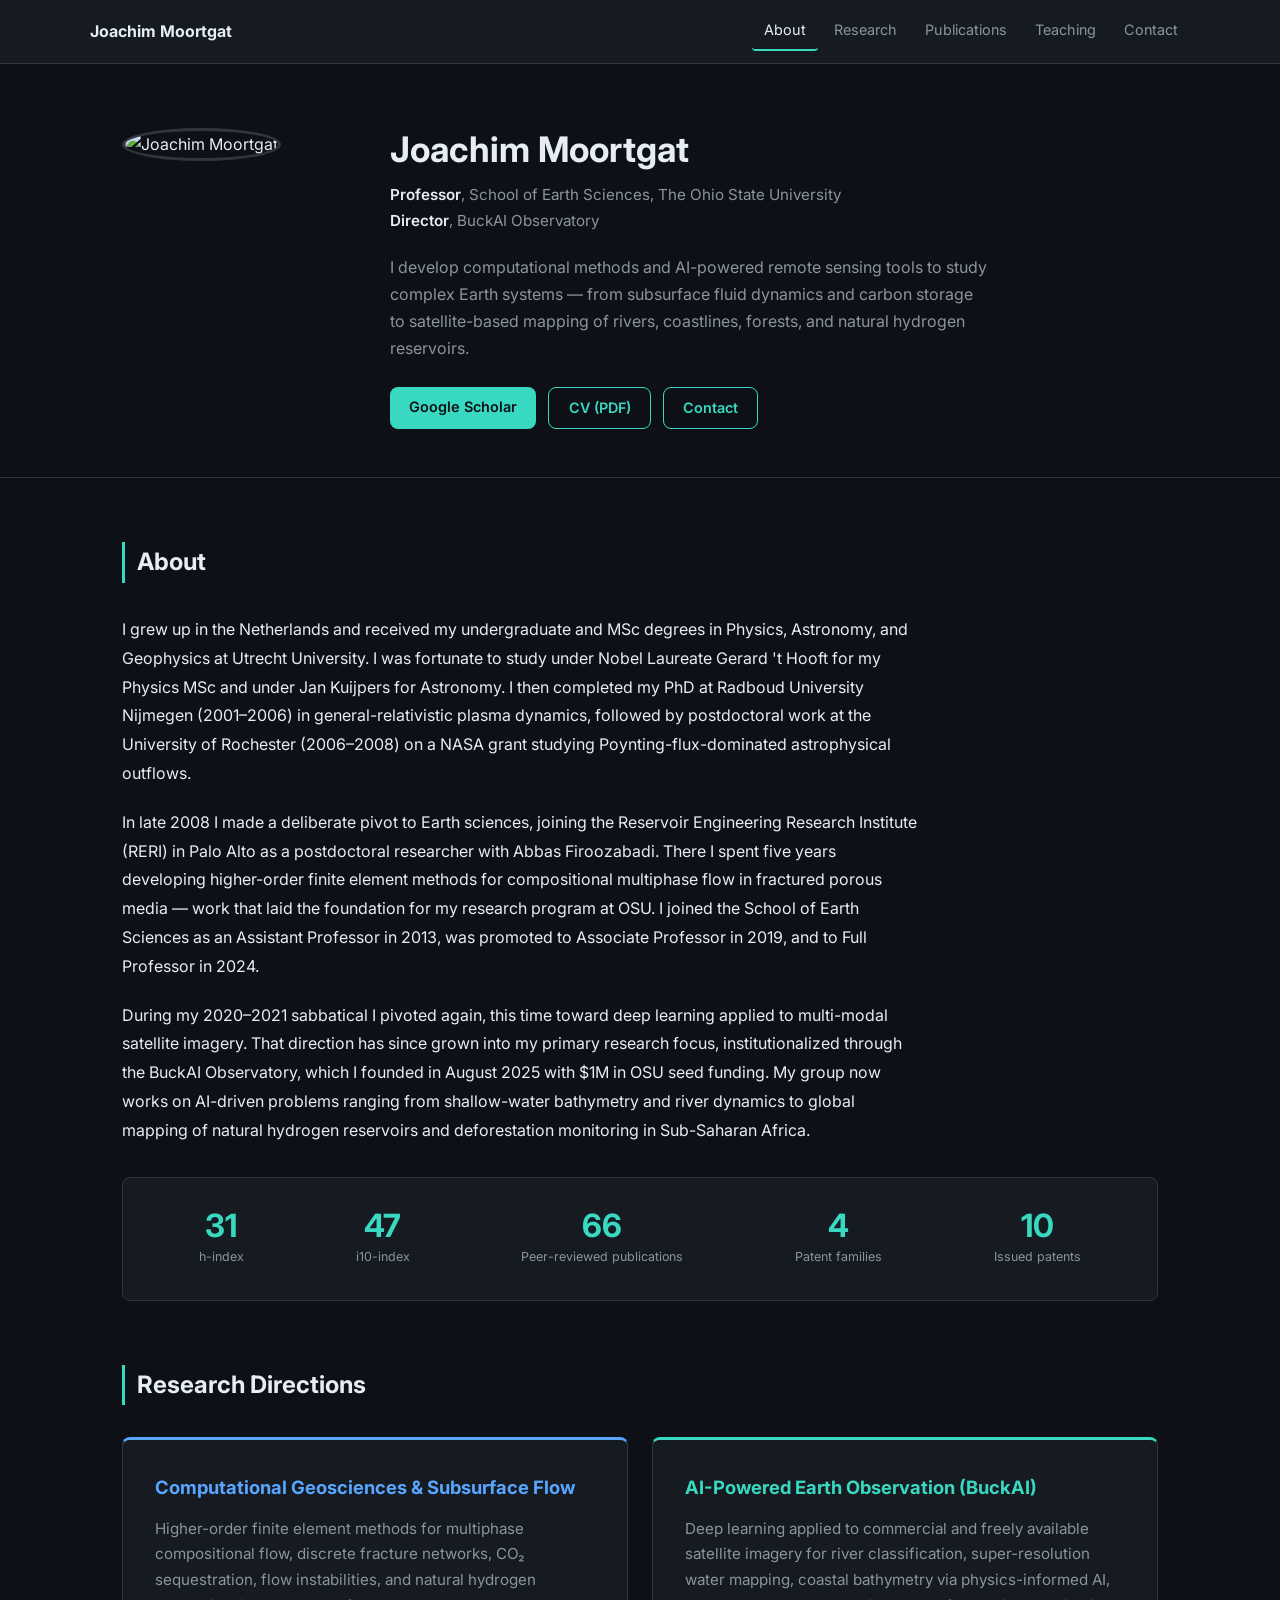
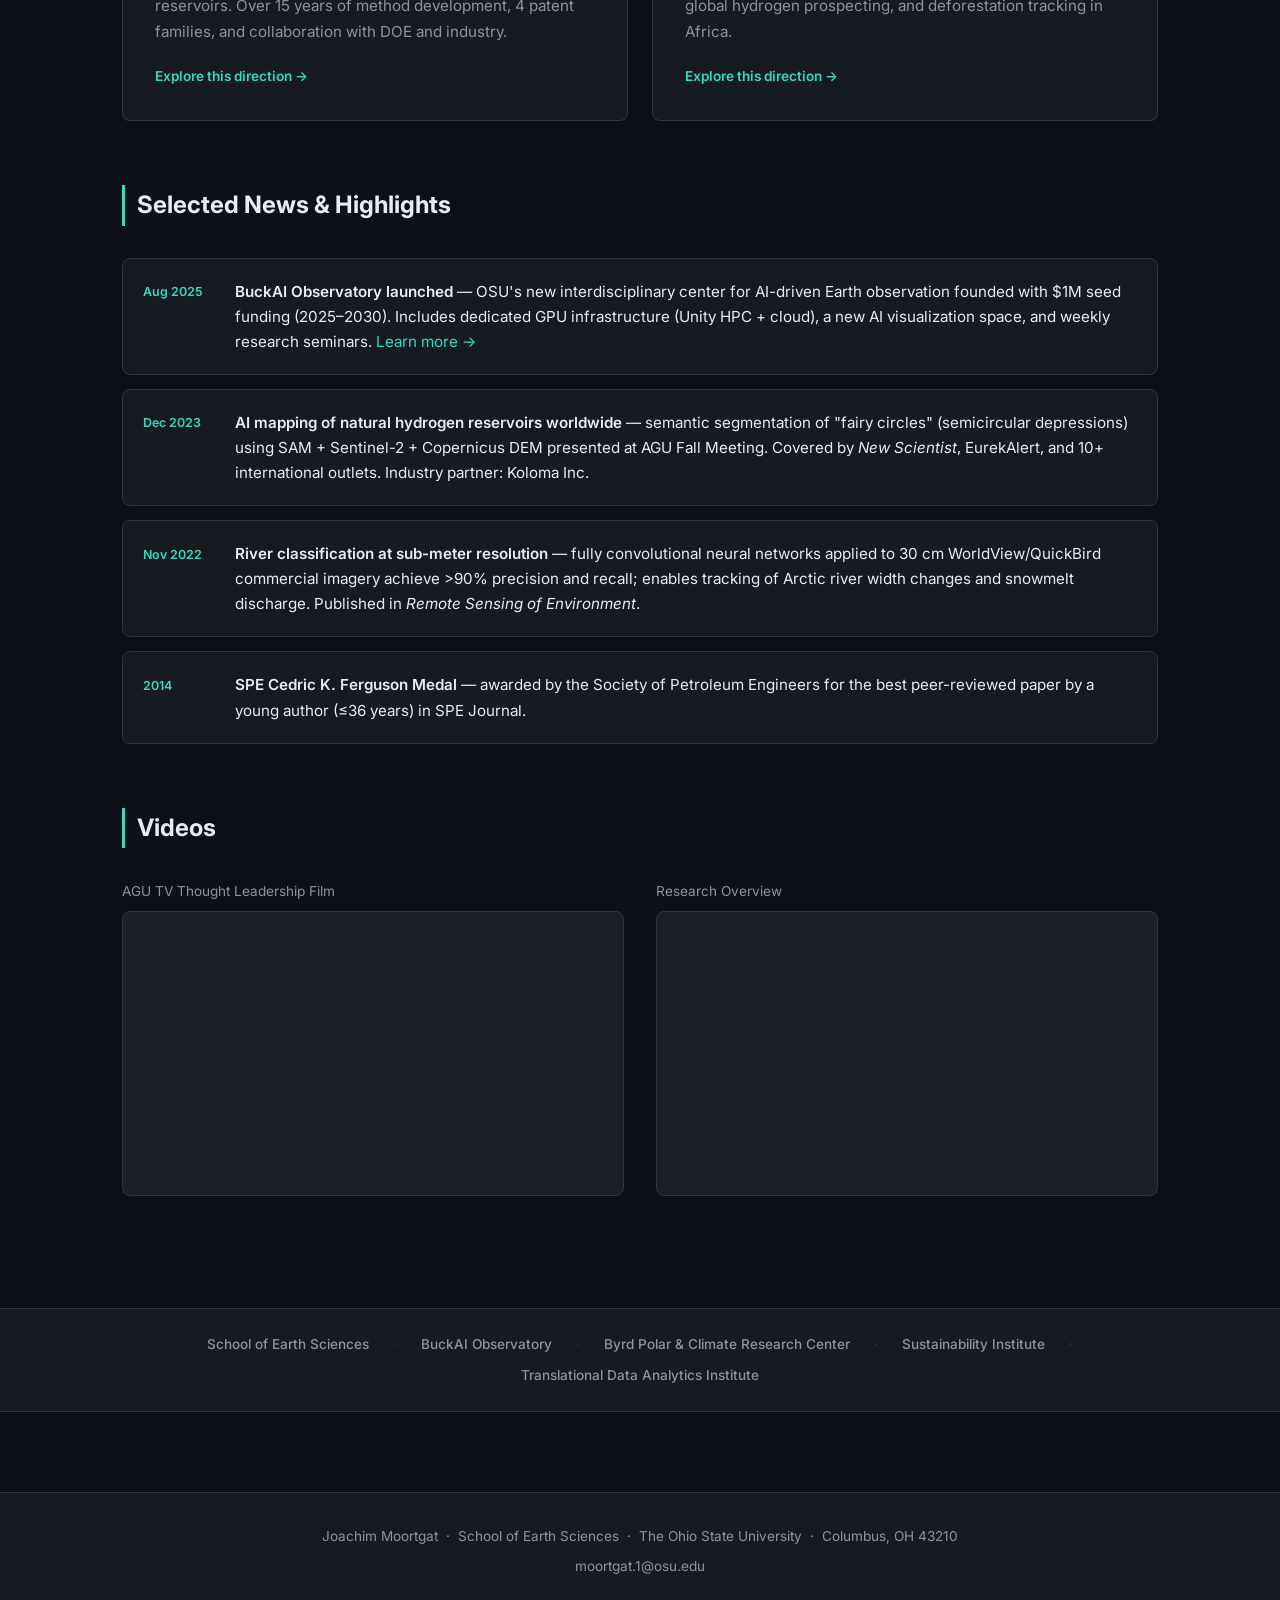
==== index.html @ 91dd2187 "Initial launch of personal academic website Five-page static site (HTML/CSS/JS) covering research, p" ====
<!DOCTYPE html>
<html lang="en">
<head>
  <meta charset="UTF-8">
  <meta name="viewport" content="width=device-width, initial-scale=1.0">
  <title>Joachim Moortgat — Professor, The Ohio State University</title>
  <meta name="description" content="Joachim Moortgat — Professor of Earth Sciences and Director of the BuckAI Observatory at The Ohio State University. Research in computational geosciences, subsurface flow, and AI-powered Earth observation.">
  <link rel="preconnect" href="https://fonts.googleapis.com">
  <link rel="preconnect" href="https://fonts.gstatic.com" crossorigin>
  <link href="https://fonts.googleapis.com/css2?family=Inter:wght@400;600;700&display=swap" rel="stylesheet">
  <link rel="stylesheet" href="css/style.css">
</head>
<body>

  <!-- ===== NAVIGATION ===== -->
  <nav class="nav">
    <div class="nav-inner">
      <a href="index.html" class="nav-brand">Joachim Moortgat</a>
      <button class="nav-hamburger" id="navHamburger" aria-label="Toggle navigation" aria-expanded="false">
        <span></span><span></span><span></span>
      </button>
      <ul class="nav-links" id="navLinks">
        <li><a href="index.html">About</a></li>
        <li><a href="research.html">Research</a></li>
        <li><a href="publications.html">Publications</a></li>
        <li><a href="teaching.html">Teaching</a></li>
        <li><a href="contact.html">Contact</a></li>
      </ul>
    </div>
  </nav>

  <div class="page-wrapper">

    <!-- ===== HERO ===== -->
    <section class="hero">
      <div class="container">
        <div class="hero-grid">
          <div>
            <img src="images/headshot.jpg" alt="Joachim Moortgat" class="hero-photo">
          </div>
          <div>
            <h1 class="hero-name">Joachim Moortgat</h1>
            <ul class="hero-titles">
              <li><strong>Professor</strong>, School of Earth Sciences, The Ohio State University</li>
              <li><strong>Director</strong>, BuckAI Observatory</li>
            </ul>
            <p class="hero-tagline">
              I develop computational methods and AI-powered remote sensing tools to study complex Earth systems — from subsurface fluid dynamics and carbon storage to satellite-based mapping of rivers, coastlines, forests, and natural hydrogen reservoirs.
            </p>
            <div class="hero-buttons">
              <a href="https://scholar.google.com/citations?user=0onLASoAAAAJ" class="btn btn-primary" target="_blank" rel="noopener noreferrer">Google Scholar</a>
              <a href="images/moortgat_cv.pdf" class="btn btn-secondary" target="_blank">CV (PDF)</a>
              <a href="contact.html" class="btn btn-secondary">Contact</a>
            </div>
          </div>
        </div>
      </div>
    </section>

    <!-- ===== ABOUT ===== -->
    <section class="section">
      <div class="container">
        <h2 class="section-title">About</h2>
        <div class="about-text">
          <p>
            I grew up in the Netherlands and received my undergraduate and MSc degrees in Physics, Astronomy, and Geophysics at Utrecht University. I was fortunate to study under Nobel Laureate Gerard 't Hooft for my Physics MSc and under Jan Kuijpers for Astronomy. I then completed my PhD at Radboud University Nijmegen (2001–2006) in general-relativistic plasma dynamics, followed by postdoctoral work at the University of Rochester (2006–2008) on a NASA grant studying Poynting-flux-dominated astrophysical outflows.
          </p>
          <p>
            In late 2008 I made a deliberate pivot to Earth sciences, joining the Reservoir Engineering Research Institute (RERI) in Palo Alto as a postdoctoral researcher with Abbas Firoozabadi. There I spent five years developing higher-order finite element methods for compositional multiphase flow in fractured porous media — work that laid the foundation for my research program at OSU. I joined the School of Earth Sciences as an Assistant Professor in 2013, was promoted to Associate Professor in 2019, and to Full Professor in 2024.
          </p>
          <p>
            During my 2020–2021 sabbatical I pivoted again, this time toward deep learning applied to multi-modal satellite imagery. That direction has since grown into my primary research focus, institutionalized through the BuckAI Observatory, which I founded in August 2025 with $1M in OSU seed funding. My group now works on AI-driven problems ranging from shallow-water bathymetry and river dynamics to global mapping of natural hydrogen reservoirs and deforestation monitoring in Sub-Saharan Africa.
          </p>
        </div>

        <!-- Stats -->
        <div class="stat-row">
          <div class="stat">
            <div class="stat-value">31</div>
            <div class="stat-label">h-index</div>
          </div>
          <div class="stat">
            <div class="stat-value">47</div>
            <div class="stat-label">i10-index</div>
          </div>
          <div class="stat">
            <div class="stat-value">66</div>
            <div class="stat-label">Peer-reviewed publications</div>
          </div>
          <div class="stat">
            <div class="stat-value">4</div>
            <div class="stat-label">Patent families</div>
          </div>
          <div class="stat">
            <div class="stat-value">10</div>
            <div class="stat-label">Issued patents</div>
          </div>
        </div>
      </div>
    </section>

    <!-- ===== RESEARCH PILLARS ===== -->
    <section class="section" style="padding-top:0">
      <div class="container">
        <h2 class="section-title">Research Directions</h2>
        <div class="pillar-grid">
          <a href="research.html#geo" class="pillar-card geo">
            <h3>Computational Geosciences &amp; Subsurface Flow</h3>
            <p>
              Higher-order finite element methods for multiphase compositional flow, discrete fracture networks, CO₂ sequestration, flow instabilities, and natural hydrogen reservoirs. Over 15 years of method development, 4 patent families, and collaboration with DOE and industry.
            </p>
            <span class="card-link">Explore this direction →</span>
          </a>
          <a href="research.html#ai" class="pillar-card ai">
            <h3>AI-Powered Earth Observation (BuckAI)</h3>
            <p>
              Deep learning applied to commercial and freely available satellite imagery for river classification, super-resolution water mapping, coastal bathymetry via physics-informed AI, global hydrogen prospecting, and deforestation tracking in Africa.
            </p>
            <span class="card-link">Explore this direction →</span>
          </a>
        </div>
      </div>
    </section>

    <!-- ===== NEWS ===== -->
    <section class="section" style="padding-top:0">
      <div class="container">
        <h2 class="section-title">Selected News &amp; Highlights</h2>
        <ul class="news-list">
          <li class="news-item">
            <span class="news-date">Aug 2025</span>
            <span class="news-text">
              <strong>BuckAI Observatory launched</strong> — OSU's new interdisciplinary center for AI-driven Earth observation founded with $1M seed funding (2025–2030). Includes dedicated GPU infrastructure (Unity HPC + cloud), a new AI visualization space, and weekly research seminars. <a href="research.html#buckai">Learn more →</a>
            </span>
          </li>
          <li class="news-item">
            <span class="news-date">Dec 2023</span>
            <span class="news-text">
              <strong>AI mapping of natural hydrogen reservoirs worldwide</strong> — semantic segmentation of "fairy circles" (semicircular depressions) using SAM + Sentinel-2 + Copernicus DEM presented at AGU Fall Meeting. Covered by <em>New Scientist</em>, EurekAlert, and 10+ international outlets. Industry partner: Koloma Inc.
            </span>
          </li>
          <li class="news-item">
            <span class="news-date">Nov 2022</span>
            <span class="news-text">
              <strong>River classification at sub-meter resolution</strong> — fully convolutional neural networks applied to 30 cm WorldView/QuickBird commercial imagery achieve &gt;90% precision and recall; enables tracking of Arctic river width changes and snowmelt discharge. Published in <em>Remote Sensing of Environment</em>.
            </span>
          </li>
          <li class="news-item">
            <span class="news-date">2014</span>
            <span class="news-text">
              <strong>SPE Cedric K. Ferguson Medal</strong> — awarded by the Society of Petroleum Engineers for the best peer-reviewed paper by a young author (≤36 years) in SPE Journal.
            </span>
          </li>
        </ul>
      </div>
    </section>

    <!-- ===== VIDEOS ===== -->
    <section class="section" style="padding-top:0">
      <div class="container">
        <h2 class="section-title">Videos</h2>
        <div class="video-grid">
          <div>
            <p class="video-caption">AGU TV Thought Leadership Film</p>
            <div class="video-wrapper">
              <iframe src="https://www.youtube.com/embed/BqAkyLukwXI?si=E6__EkgB3ef-PLh9"
                title="AGU TV Thought Leadership Film — Joachim Moortgat"
                frameborder="0"
                allow="accelerometer; autoplay; clipboard-write; encrypted-media; gyroscope; picture-in-picture; web-share"
                referrerpolicy="strict-origin-when-cross-origin"
                allowfullscreen></iframe>
            </div>
          </div>
          <div>
            <p class="video-caption">Research Overview</p>
            <div class="video-wrapper">
              <iframe src="https://www.youtube.com/embed/FT0PJm9A2ac?si=jXV2tk3B1aRZYq1b"
                title="Joachim Moortgat — Research Overview"
                frameborder="0"
                allow="accelerometer; autoplay; clipboard-write; encrypted-media; gyroscope; picture-in-picture; web-share"
                referrerpolicy="strict-origin-when-cross-origin"
                allowfullscreen></iframe>
            </div>
          </div>
        </div>
      </div>
    </section>

    <!-- ===== AFFILIATIONS ===== -->
    <div class="affiliations">
      <div class="affiliations-inner">
        <span>School of Earth Sciences</span>
        <span class="sep">·</span>
        <span>BuckAI Observatory</span>
        <span class="sep">·</span>
        <span>Byrd Polar &amp; Climate Research Center</span>
        <span class="sep">·</span>
        <span>Sustainability Institute</span>
        <span class="sep">·</span>
        <span>Translational Data Analytics Institute</span>
      </div>
    </div>

  </div><!-- end page-wrapper -->

  <footer>
    <div class="container">
      <p>Joachim Moortgat &nbsp;·&nbsp; School of Earth Sciences &nbsp;·&nbsp; The Ohio State University &nbsp;·&nbsp; Columbus, OH 43210</p>
      <p style="margin-top:0.4rem"><a href="mailto:moortgat.1@osu.edu">moortgat.1@osu.edu</a></p>
    </div>
  </footer>

  <script src="js/main.js"></script>
</body>
</html>
---- css/style.css ----
@import url('https://fonts.googleapis.com/css2?family=Inter:wght@400;600;700&display=swap');

/* ========================================
   DESIGN TOKENS
   ======================================== */
:root {
  --bg:       #0d1117;
  --surface:  #161b22;
  --surface2: #1c2128;
  --border:   #30363d;
  --text:     #e6edf3;
  --muted:    #8b949e;
  --accent:   #38d9c0;
  --accent2:  #58a6ff;
  --scarlet:  #ba0c2f;
  --nav-height: 64px;
  --max-width:  1100px;
  --radius:     8px;
}

/* ========================================
   RESET & BASE
   ======================================== */
*, *::before, *::after { box-sizing: border-box; margin: 0; padding: 0; }

html { scroll-behavior: smooth; }

body {
  background: var(--bg);
  color: var(--text);
  font-family: 'Inter', system-ui, -apple-system, sans-serif;
  font-size: 16px;
  line-height: 1.7;
}

a { color: var(--accent); text-decoration: none; }
a:hover { text-decoration: underline; }

strong { font-weight: 600; }

/* ========================================
   NAVIGATION
   ======================================== */
.nav {
  position: fixed;
  top: 0; left: 0; right: 0;
  height: var(--nav-height);
  background: var(--surface);
  border-bottom: 1px solid var(--border);
  z-index: 100;
  display: flex;
  align-items: center;
  padding: 0 2rem;
}

.nav-inner {
  width: 100%;
  max-width: var(--max-width);
  margin: 0 auto;
  display: flex;
  align-items: center;
  justify-content: space-between;
}

.nav-brand {
  font-weight: 700;
  font-size: 1rem;
  color: var(--text);
  white-space: nowrap;
  flex-shrink: 0;
}
.nav-brand:hover { color: var(--accent); text-decoration: none; }

.nav-links {
  display: flex;
  list-style: none;
  gap: 0.25rem;
}

.nav-links a {
  color: var(--muted);
  font-size: 0.9rem;
  padding: 0.4rem 0.75rem;
  border-radius: 4px;
  border-bottom: 2px solid transparent;
  transition: color 0.15s, border-color 0.15s;
  display: block;
}
.nav-links a:hover { color: var(--text); text-decoration: none; }
.nav-links a.active { color: var(--text); border-bottom-color: var(--accent); }

/* Hamburger */
.nav-hamburger {
  display: none;
  flex-direction: column;
  cursor: pointer;
  gap: 5px;
  padding: 6px;
  background: none;
  border: none;
}
.nav-hamburger span {
  display: block;
  width: 24px;
  height: 2px;
  background: var(--text);
  transition: all 0.3s;
}

/* ========================================
   LAYOUT
   ======================================== */
.page-wrapper { padding-top: var(--nav-height); min-height: 100vh; }

.container {
  max-width: var(--max-width);
  margin: 0 auto;
  padding: 0 2rem;
}

.section { padding: 4rem 0; }

.section-title {
  font-size: 1.5rem;
  font-weight: 700;
  margin-bottom: 2rem;
  color: var(--text);
  border-left: 3px solid var(--accent);
  padding-left: 0.75rem;
}

.section-intro {
  max-width: 780px;
  color: var(--text);
  line-height: 1.8;
  margin-bottom: 2rem;
}

/* ========================================
   HERO
   ======================================== */
.hero {
  padding: 4rem 0 3rem;
  border-bottom: 1px solid var(--border);
}

.hero-grid {
  display: grid;
  grid-template-columns: 220px 1fr;
  gap: 3rem;
  align-items: flex-start;
}

.hero-photo-placeholder {
  width: 200px;
  height: 200px;
  border-radius: 50%;
  background: var(--surface2);
  border: 3px solid var(--border);
  display: flex;
  align-items: center;
  justify-content: center;
  color: var(--muted);
  font-size: 0.85rem;
  text-align: center;
  line-height: 1.4;
}

.hero-photo {
  width: 200px;
  height: 200px;
  border-radius: 50%;
  object-fit: cover;
  border: 3px solid var(--border);
}

.hero-name {
  font-size: 2.2rem;
  font-weight: 700;
  color: var(--text);
  line-height: 1.2;
  margin-bottom: 0.75rem;
}

.hero-titles {
  list-style: none;
  margin-bottom: 1.25rem;
}
.hero-titles li {
  color: var(--muted);
  font-size: 0.95rem;
  line-height: 1.7;
}
.hero-titles li strong { color: var(--text); }

.hero-tagline {
  color: var(--muted);
  font-size: 1rem;
  margin-bottom: 1.5rem;
  max-width: 600px;
  line-height: 1.7;
}

.hero-buttons {
  display: flex;
  gap: 0.75rem;
  flex-wrap: wrap;
}

/* ========================================
   BUTTONS
   ======================================== */
.btn {
  display: inline-block;
  padding: 0.5rem 1.2rem;
  border-radius: var(--radius);
  font-size: 0.9rem;
  font-weight: 600;
  transition: all 0.15s;
  cursor: pointer;
}
.btn:hover { text-decoration: none; }

.btn-primary { background: var(--accent); color: #0d1117; }
.btn-primary:hover { background: #2ec4ae; color: #0d1117; }

.btn-secondary {
  background: transparent;
  color: var(--accent);
  border: 1px solid var(--accent);
}
.btn-secondary:hover { background: rgba(56, 217, 192, 0.1); }

.btn-sm { font-size: 0.82rem; padding: 0.3rem 0.8rem; }

/* ========================================
   STATS ROW
   ======================================== */
.stat-row {
  display: flex;
  gap: 0.5rem;
  flex-wrap: wrap;
  margin-top: 2rem;
  padding: 1.5rem;
  background: var(--surface);
  border: 1px solid var(--border);
  border-radius: var(--radius);
  justify-content: space-around;
}

.stat { text-align: center; padding: 0.5rem 1rem; }
.stat-value {
  font-size: 2rem;
  font-weight: 700;
  color: var(--accent);
  line-height: 1;
}
.stat-label {
  font-size: 0.78rem;
  color: var(--muted);
  margin-top: 0.3rem;
}

/* ========================================
   PILLAR CARDS (home page)
   ======================================== */
.pillar-grid {
  display: grid;
  grid-template-columns: repeat(auto-fit, minmax(300px, 1fr));
  gap: 1.5rem;
}

.pillar-card {
  background: var(--surface);
  border: 1px solid var(--border);
  border-radius: var(--radius);
  padding: 2rem;
  transition: transform 0.15s, box-shadow 0.15s;
  display: flex;
  flex-direction: column;
}
.pillar-card:hover {
  transform: translateY(-3px);
  box-shadow: 0 6px 24px rgba(0,0,0,0.4);
  text-decoration: none;
}
.pillar-card.geo { border-top: 3px solid var(--accent2); }
.pillar-card.ai  { border-top: 3px solid var(--accent); }

.pillar-card h3 {
  font-size: 1.15rem;
  font-weight: 700;
  margin-bottom: 0.75rem;
}
.pillar-card.geo h3 { color: var(--accent2); }
.pillar-card.ai  h3 { color: var(--accent); }

.pillar-card p {
  color: var(--muted);
  line-height: 1.7;
  font-size: 0.95rem;
  flex: 1;
}

.pillar-card .card-link {
  margin-top: 1.25rem;
  font-size: 0.85rem;
  font-weight: 600;
  color: var(--accent);
}

/* ========================================
   NEWS LIST
   ======================================== */
.news-list {
  list-style: none;
  display: flex;
  flex-direction: column;
  gap: 0.875rem;
}

.news-item {
  display: flex;
  gap: 1.25rem;
  padding: 1.25rem;
  background: var(--surface);
  border: 1px solid var(--border);
  border-radius: var(--radius);
  align-items: flex-start;
}
.news-date {
  font-size: 0.78rem;
  font-weight: 600;
  color: var(--accent);
  white-space: nowrap;
  min-width: 72px;
  padding-top: 0.15rem;
}
.news-text {
  font-size: 0.95rem;
  color: var(--text);
  line-height: 1.65;
}

/* ========================================
   VIDEOS
   ======================================== */
.video-grid {
  display: grid;
  grid-template-columns: repeat(auto-fit, minmax(380px, 1fr));
  gap: 2rem;
}

.video-caption {
  color: var(--muted);
  font-size: 0.85rem;
  margin-bottom: 0.5rem;
}

.video-wrapper {
  position: relative;
  padding-bottom: 56.25%;
  height: 0;
  overflow: hidden;
  border-radius: var(--radius);
  border: 1px solid var(--border);
  background: var(--surface2);
}
.video-wrapper iframe {
  position: absolute;
  top: 0; left: 0;
  width: 100%; height: 100%;
  border: none;
}

/* ========================================
   AFFILIATIONS STRIP
   ======================================== */
.affiliations {
  background: var(--surface);
  border-top: 1px solid var(--border);
  border-bottom: 1px solid var(--border);
  padding: 1.5rem 2rem;
  margin-top: 3rem;
}
.affiliations-inner {
  max-width: var(--max-width);
  margin: 0 auto;
  display: flex;
  flex-wrap: wrap;
  gap: 0.5rem 1.5rem;
  justify-content: center;
  align-items: center;
}
.affiliations-inner span { font-size: 0.85rem; color: var(--muted); font-weight: 500; }
.affiliations-inner .sep { color: var(--border); }

/* ========================================
   ABOUT TEXT
   ======================================== */
.about-text p {
  color: var(--text);
  line-height: 1.8;
  margin-bottom: 1.25rem;
  max-width: 800px;
}

/* ========================================
   RESEARCH PAGE
   ======================================== */
.pillar-section {
  padding: 3rem 0;
  border-top: 1px solid var(--border);
}
.pillar-section:first-of-type { border-top: none; padding-top: 1rem; }

.pillar-section-header {
  display: flex;
  align-items: center;
  gap: 1rem;
  margin-bottom: 1.25rem;
}

.pillar-label {
  display: inline-block;
  padding: 0.25rem 0.75rem;
  border-radius: 999px;
  font-size: 0.75rem;
  font-weight: 700;
  text-transform: uppercase;
  letter-spacing: 0.06em;
}
.pillar-label.geo { background: rgba(88,166,255,0.15); color: var(--accent2); }
.pillar-label.ai  { background: rgba(56,217,192,0.15); color: var(--accent); }

.pillar-section-title {
  font-size: 1.6rem;
  font-weight: 700;
  color: var(--text);
}

.project-grid {
  display: grid;
  grid-template-columns: repeat(auto-fit, minmax(290px, 1fr));
  gap: 1.25rem;
  margin-top: 1.5rem;
}

.project-card {
  background: var(--surface);
  border: 1px solid var(--border);
  border-radius: var(--radius);
  padding: 1.5rem;
  transition: transform 0.15s, border-color 0.15s;
}
.project-card:hover { transform: translateY(-2px); border-color: var(--accent); }
.project-card.geo-card { border-left: 3px solid var(--accent2); }
.project-card.ai-card  { border-left: 3px solid var(--accent); }

.project-card h4 {
  font-size: 1rem;
  font-weight: 600;
  color: var(--text);
  margin-bottom: 0.6rem;
}
.project-card p {
  font-size: 0.88rem;
  color: var(--muted);
  line-height: 1.65;
}
.pub-ref {
  margin-top: 0.75rem;
  font-size: 0.8rem;
  color: var(--accent2);
  font-style: italic;
}

/* BuckAI highlight box */
.buckai-box {
  background: var(--surface);
  border: 1px solid var(--accent);
  border-radius: var(--radius);
  padding: 2rem;
  margin-top: 2rem;
}
.buckai-box h3 {
  font-size: 1.15rem;
  font-weight: 700;
  color: var(--accent);
  margin-bottom: 0.75rem;
}
.buckai-box p {
  color: var(--text);
  line-height: 1.75;
  font-size: 0.95rem;
  margin-bottom: 0.75rem;
}
.buckai-box p:last-child { margin-bottom: 0; }
.sab-list {
  list-style: none;
  display: flex;
  flex-wrap: wrap;
  gap: 0.5rem;
  margin-top: 0.5rem;
}
.sab-list li {
  background: var(--surface2);
  border: 1px solid var(--border);
  border-radius: 999px;
  padding: 0.2rem 0.75rem;
  font-size: 0.82rem;
  color: var(--text);
}

/* ========================================
   PUBLICATIONS
   ======================================== */
.pub-stats {
  display: flex;
  align-items: center;
  gap: 0.5rem;
  flex-wrap: wrap;
  margin-bottom: 2rem;
  font-size: 0.9rem;
  color: var(--muted);
}
.pub-stats a { font-weight: 600; }

.filter-bar {
  display: flex;
  flex-wrap: wrap;
  gap: 0.5rem;
  margin-bottom: 2rem;
  padding: 1rem;
  background: var(--surface);
  border: 1px solid var(--border);
  border-radius: var(--radius);
}

.filter-btn {
  padding: 0.3rem 0.85rem;
  border-radius: 999px;
  border: 1px solid var(--border);
  background: transparent;
  color: var(--muted);
  font-size: 0.82rem;
  cursor: pointer;
  transition: all 0.15s;
  font-family: inherit;
}
.filter-btn:hover { color: var(--text); border-color: var(--accent); }
.filter-btn.active { background: var(--accent); color: #0d1117; border-color: var(--accent); font-weight: 600; }

.pub-section-label {
  font-size: 0.75rem;
  font-weight: 700;
  text-transform: uppercase;
  letter-spacing: 0.07em;
  color: var(--muted);
  padding: 1.5rem 0 0.75rem;
  border-bottom: 1px solid var(--border);
  margin-bottom: 0.25rem;
}

.pub-list { list-style: none; }

.pub-item {
  display: flex;
  gap: 1rem;
  padding: 0.875rem 0;
  border-bottom: 1px solid var(--border);
  align-items: flex-start;
}
.pub-item:last-child { border-bottom: none; }
.pub-item.filtered-out { display: none; }

.pub-num {
  font-size: 0.82rem;
  font-weight: 600;
  color: var(--accent);
  min-width: 2.25rem;
  text-align: right;
  padding-top: 0.2rem;
  flex-shrink: 0;
}
.pub-num.review { color: var(--muted); }

.pub-content { flex: 1; }
.pub-content cite {
  font-style: normal;
  font-size: 0.92rem;
  color: var(--text);
  line-height: 1.65;
  display: block;
}
.pub-meta {
  font-size: 0.82rem;
  color: var(--muted);
  margin-top: 0.2rem;
  display: flex;
  align-items: center;
  gap: 0.5rem;
  flex-wrap: wrap;
}

.badge {
  display: inline-block;
  padding: 0.1rem 0.45rem;
  border-radius: 4px;
  font-size: 0.72rem;
  font-weight: 600;
}
.badge-medal { background: rgba(186,12,47,0.15); color: #e05070; }
.badge-cover { background: rgba(88,166,255,0.15); color: var(--accent2); }

/* Patents */
.patent-grid {
  display: grid;
  grid-template-columns: repeat(auto-fit, minmax(280px, 1fr));
  gap: 1.25rem;
  margin-top: 1.5rem;
}
.patent-card {
  background: var(--surface);
  border: 1px solid var(--border);
  border-radius: var(--radius);
  padding: 1.5rem;
}
.patent-card h4 {
  font-size: 0.95rem;
  font-weight: 600;
  color: var(--text);
  margin-bottom: 0.5rem;
  line-height: 1.5;
}
.patent-card p { font-size: 0.85rem; color: var(--muted); line-height: 1.6; }

/* Proceedings (collapsible) */
details.proceedings-details {
  margin-top: 2.5rem;
  border: 1px solid var(--border);
  border-radius: var(--radius);
}
details.proceedings-details summary {
  cursor: pointer;
  padding: 1rem 1.25rem;
  background: var(--surface);
  border-radius: var(--radius);
  font-size: 0.95rem;
  font-weight: 600;
  color: var(--text);
  list-style: none;
  display: flex;
  align-items: center;
  gap: 0.6rem;
  user-select: none;
}
details.proceedings-details summary::before {
  content: '▶';
  font-size: 0.65em;
  color: var(--accent);
  transition: transform 0.2s;
}
details[open].proceedings-details summary::before { transform: rotate(90deg); }
details.proceedings-details summary:hover { color: var(--accent); }
.proceedings-body {
  padding: 1rem 1.25rem 1.25rem;
  border-top: 1px solid var(--border);
}
.proc-list { list-style: none; }
.proc-item {
  padding: 0.6rem 0;
  border-bottom: 1px solid var(--border);
  font-size: 0.88rem;
  color: var(--text);
  line-height: 1.6;
}
.proc-item:last-child { border-bottom: none; }

/* ========================================
   TEACHING
   ======================================== */
.course-card {
  background: var(--surface);
  border: 1px solid var(--border);
  border-radius: var(--radius);
  padding: 1.75rem;
  margin-bottom: 1.5rem;
}
.course-header {
  display: flex;
  justify-content: space-between;
  align-items: flex-start;
  flex-wrap: wrap;
  gap: 0.5rem;
  margin-bottom: 0.75rem;
}
.course-code {
  font-size: 0.75rem;
  font-weight: 700;
  color: var(--accent);
  text-transform: uppercase;
  letter-spacing: 0.06em;
}
.course-name {
  font-size: 1.1rem;
  font-weight: 700;
  color: var(--text);
  margin: 0.25rem 0;
}
.course-meta { font-size: 0.85rem; color: var(--muted); margin-bottom: 0.75rem; }
.course-description { font-size: 0.95rem; color: var(--text); line-height: 1.75; }
.sei-badge {
  display: inline-block;
  margin-top: 0.75rem;
  padding: 0.2rem 0.65rem;
  background: rgba(56,217,192,0.1);
  border: 1px solid rgba(56,217,192,0.3);
  border-radius: 999px;
  font-size: 0.78rem;
  color: var(--accent);
  font-weight: 600;
}

.mentoring-section { margin-top: 3.5rem; }
.mentoring-group { margin-bottom: 2.5rem; }
.mentoring-group h3 {
  font-size: 1rem;
  font-weight: 600;
  color: var(--text);
  margin-bottom: 1rem;
  padding-bottom: 0.5rem;
  border-bottom: 1px solid var(--border);
}
.mentee-list { list-style: none; display: flex; flex-direction: column; gap: 0.7rem; }
.mentee-item { display: flex; gap: 1rem; align-items: flex-start; }
.mentee-years {
  font-size: 0.78rem;
  font-weight: 600;
  color: var(--accent2);
  min-width: 90px;
  flex-shrink: 0;
  padding-top: 0.15rem;
}
.mentee-info strong { color: var(--text); font-size: 0.92rem; }
.mentee-info span {
  color: var(--muted);
  font-size: 0.85rem;
  display: block;
}

/* ========================================
   CONTACT
   ======================================== */
.contact-grid {
  display: grid;
  grid-template-columns: 1fr 1fr;
  gap: 2rem;
  align-items: start;
}
.contact-block {
  background: var(--surface);
  border: 1px solid var(--border);
  border-radius: var(--radius);
  padding: 1.75rem;
}
.contact-block h3 {
  font-size: 0.75rem;
  font-weight: 700;
  color: var(--accent);
  text-transform: uppercase;
  letter-spacing: 0.07em;
  margin-bottom: 1.25rem;
}
.contact-row {
  display: flex;
  gap: 0.75rem;
  align-items: flex-start;
  margin-bottom: 0.9rem;
  font-size: 0.92rem;
  color: var(--text);
}
.contact-icon { flex-shrink: 0; color: var(--accent); width: 18px; margin-top: 0.1rem; }

.links-list { list-style: none; display: flex; flex-direction: column; gap: 0.6rem; }
.links-list a {
  display: flex;
  align-items: center;
  gap: 0.5rem;
  font-size: 0.92rem;
  color: var(--accent);
}
.links-list a:hover { text-decoration: underline; }

.prospective-note {
  margin-top: 3rem;
  padding: 1.75rem;
  background: var(--surface);
  border: 1px solid var(--accent);
  border-radius: var(--radius);
}
.prospective-note h3 {
  font-size: 1.05rem;
  font-weight: 600;
  color: var(--accent);
  margin-bottom: 0.75rem;
}
.prospective-note p {
  color: var(--text);
  line-height: 1.8;
  font-size: 0.95rem;
}

/* ========================================
   FOOTER
   ======================================== */
footer {
  background: var(--surface);
  border-top: 1px solid var(--border);
  padding: 2rem 0;
  margin-top: 5rem;
  text-align: center;
  color: var(--muted);
  font-size: 0.85rem;
}
footer a { color: var(--muted); }
footer a:hover { color: var(--accent); }

/* ========================================
   UTILITY
   ======================================== */
.mt-0 { margin-top: 0; }
.mt-1 { margin-top: 1rem; }
.mt-2 { margin-top: 2rem; }
.mt-3 { margin-top: 3rem; }
.text-accent  { color: var(--accent); }
.text-accent2 { color: var(--accent2); }
.text-muted   { color: var(--muted); }

/* ========================================
   RESPONSIVE
   ======================================== */
@media (max-width: 768px) {
  .nav-hamburger { display: flex; }

  .nav-links {
    display: none;
    position: absolute;
    top: var(--nav-height);
    left: 0; right: 0;
    background: var(--surface);
    border-bottom: 1px solid var(--border);
    flex-direction: column;
    padding: 0.75rem 1rem;
    gap: 0.15rem;
    box-shadow: 0 8px 24px rgba(0,0,0,0.4);
  }
  .nav-links.open { display: flex; }
  .nav-links a { padding: 0.6rem 0.75rem; border-bottom: none; border-radius: 4px; }

  .hero-grid { grid-template-columns: 1fr; }
  .hero-photo-placeholder { margin: 0 auto; }
  .hero-name { font-size: 1.75rem; }

  .contact-grid { grid-template-columns: 1fr; }
  .video-grid { grid-template-columns: 1fr; }

  .stat-row { justify-content: center; }
  .pillar-grid { grid-template-columns: 1fr; }
  .project-grid { grid-template-columns: 1fr; }
  .patent-grid { grid-template-columns: 1fr; }
}

@media (max-width: 600px) {
  .container { padding: 0 1.25rem; }
  .nav { padding: 0 1.25rem; }
  .section { padding: 2.5rem 0; }
  .affiliations { padding: 1.25rem; }
}
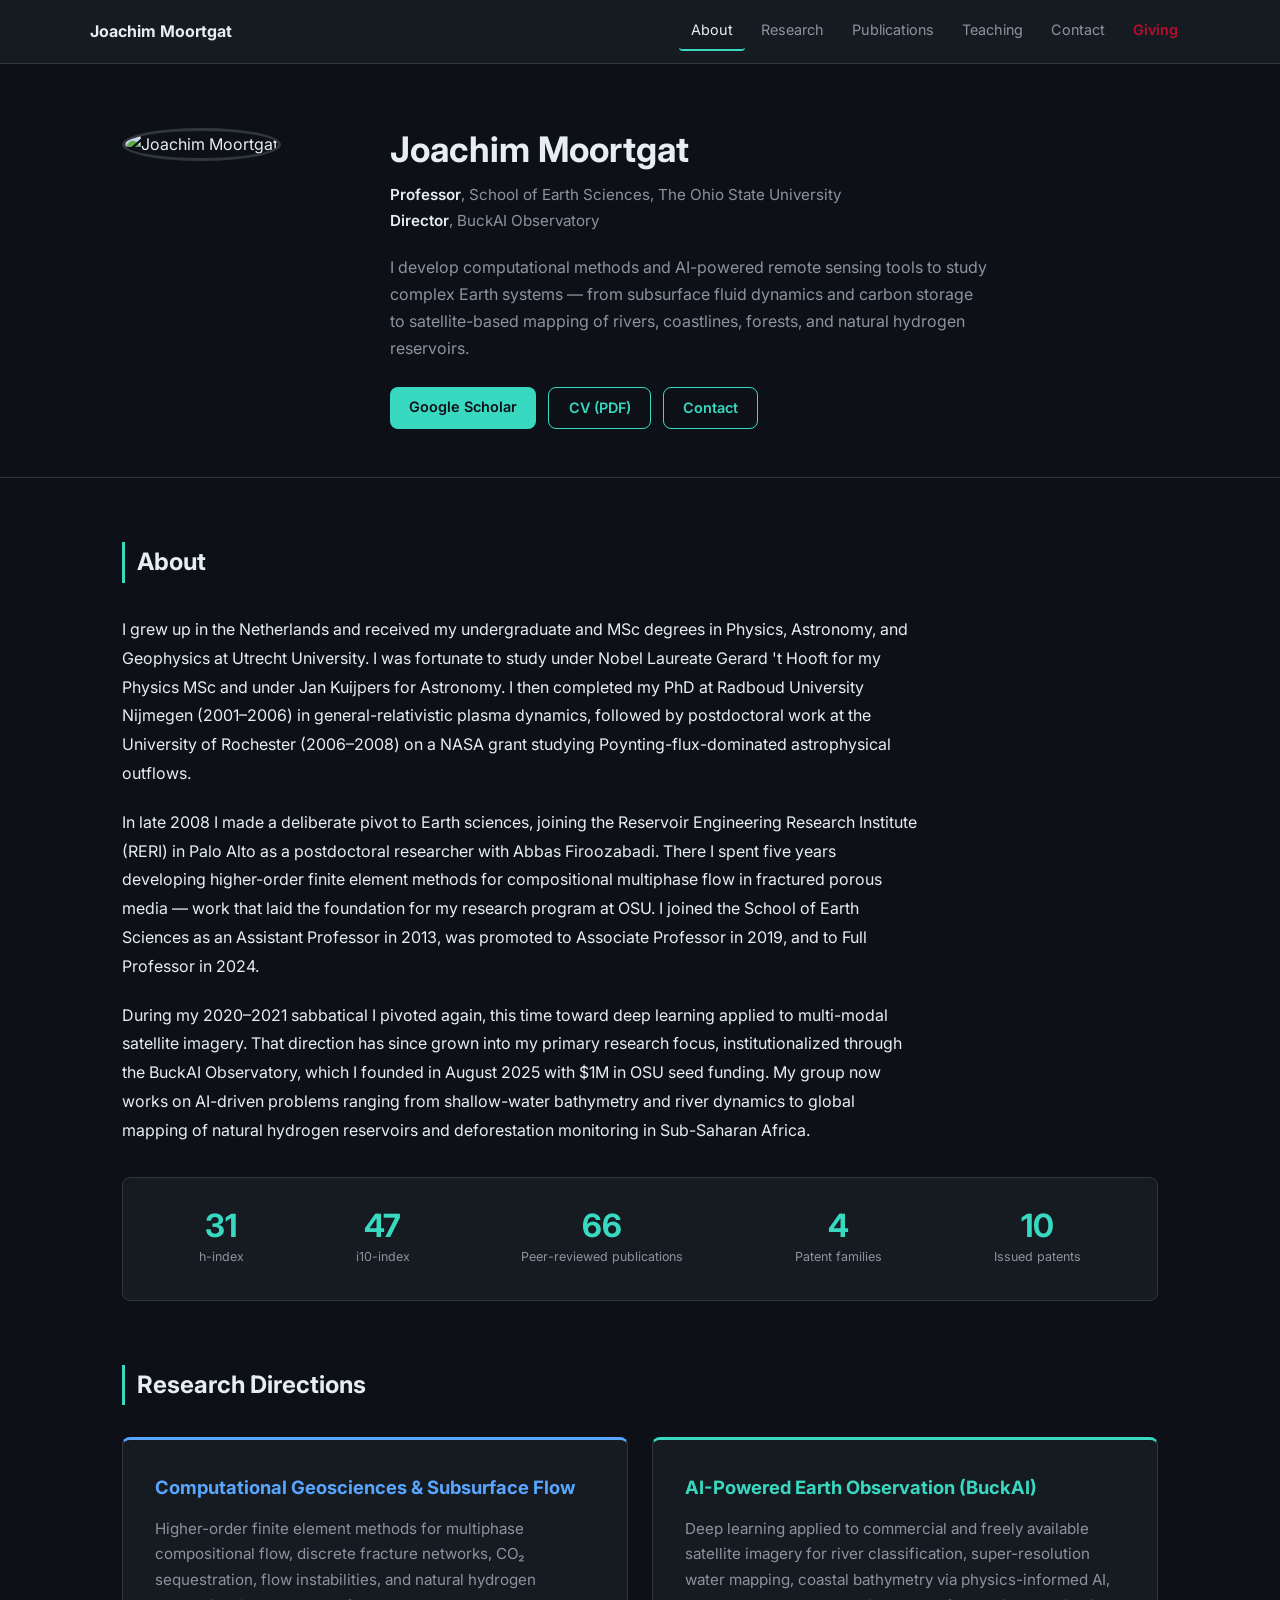
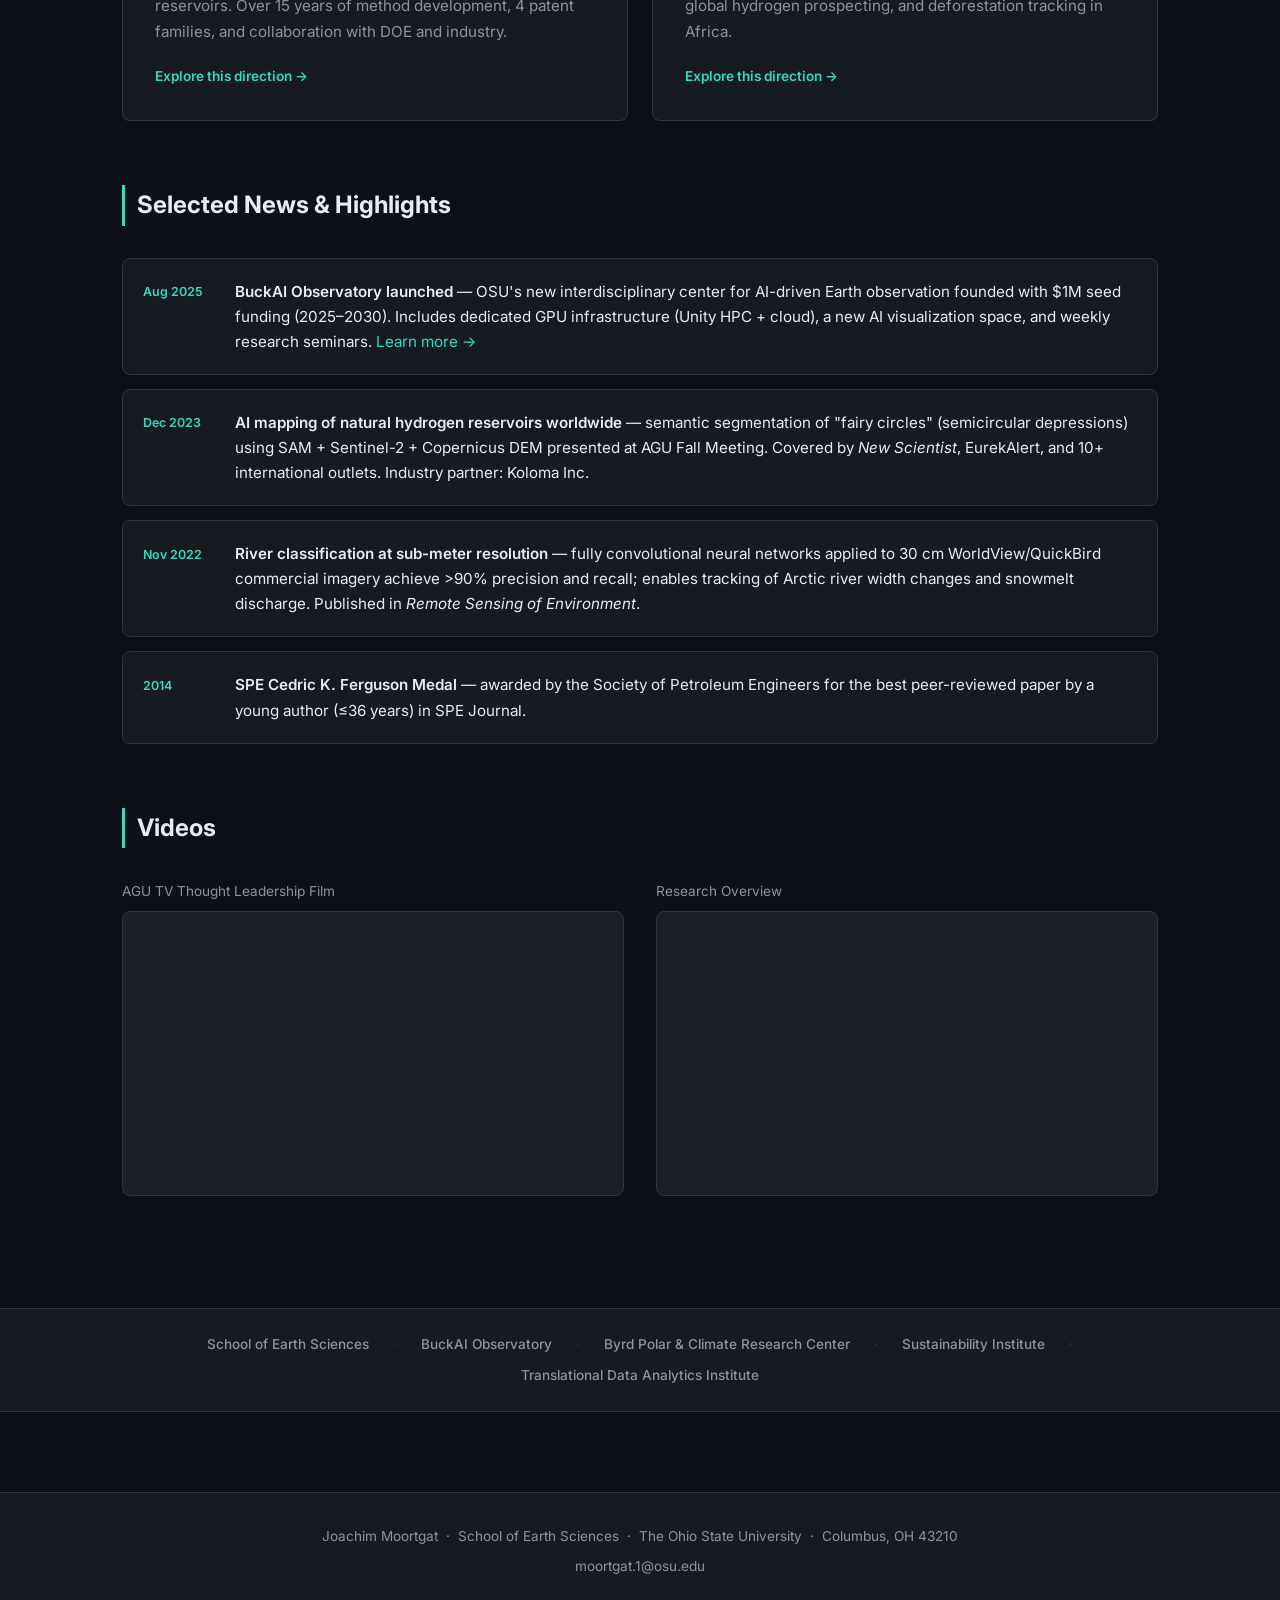
==== commit 43e7b324: "Add Giving page and nav link for BuckAI Observatory donations - New giving.html with mission stateme" ====
--- a/index.html
+++ b/index.html
@@ -25,6 +25,7 @@
         <li><a href="publications.html">Publications</a></li>
         <li><a href="teaching.html">Teaching</a></li>
         <li><a href="contact.html">Contact</a></li>
+        <li><a href="giving.html" class="nav-give">Giving</a></li>
       </ul>
     </div>
   </nav>
--- a/css/style.css
+++ b/css/style.css
@@ -88,6 +88,8 @@
 }
 .nav-links a:hover { color: var(--text); text-decoration: none; }
 .nav-links a.active { color: var(--text); border-bottom-color: var(--accent); }
+.nav-links a.nav-give { color: var(--scarlet); font-weight: 600; }
+.nav-links a.nav-give:hover { color: #e05070; }
 
 /* Hamburger */
 .nav-hamburger {
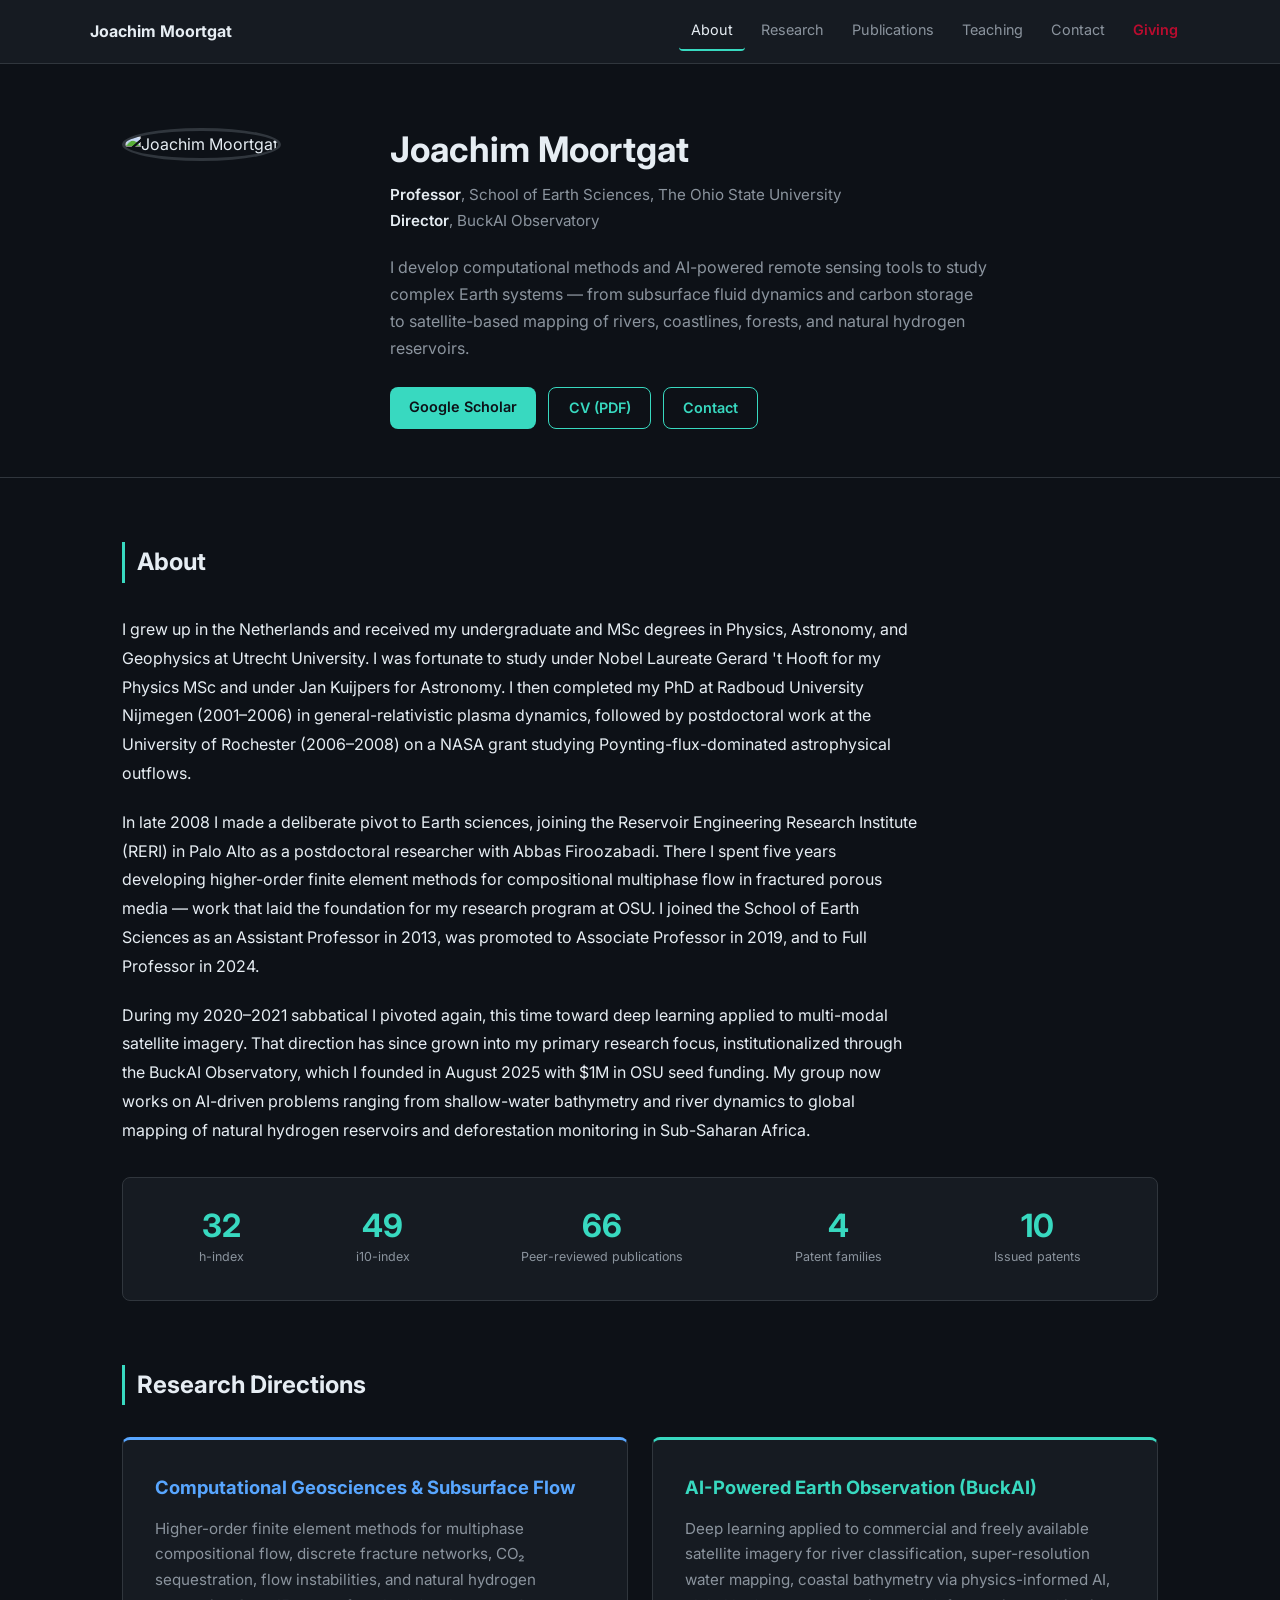
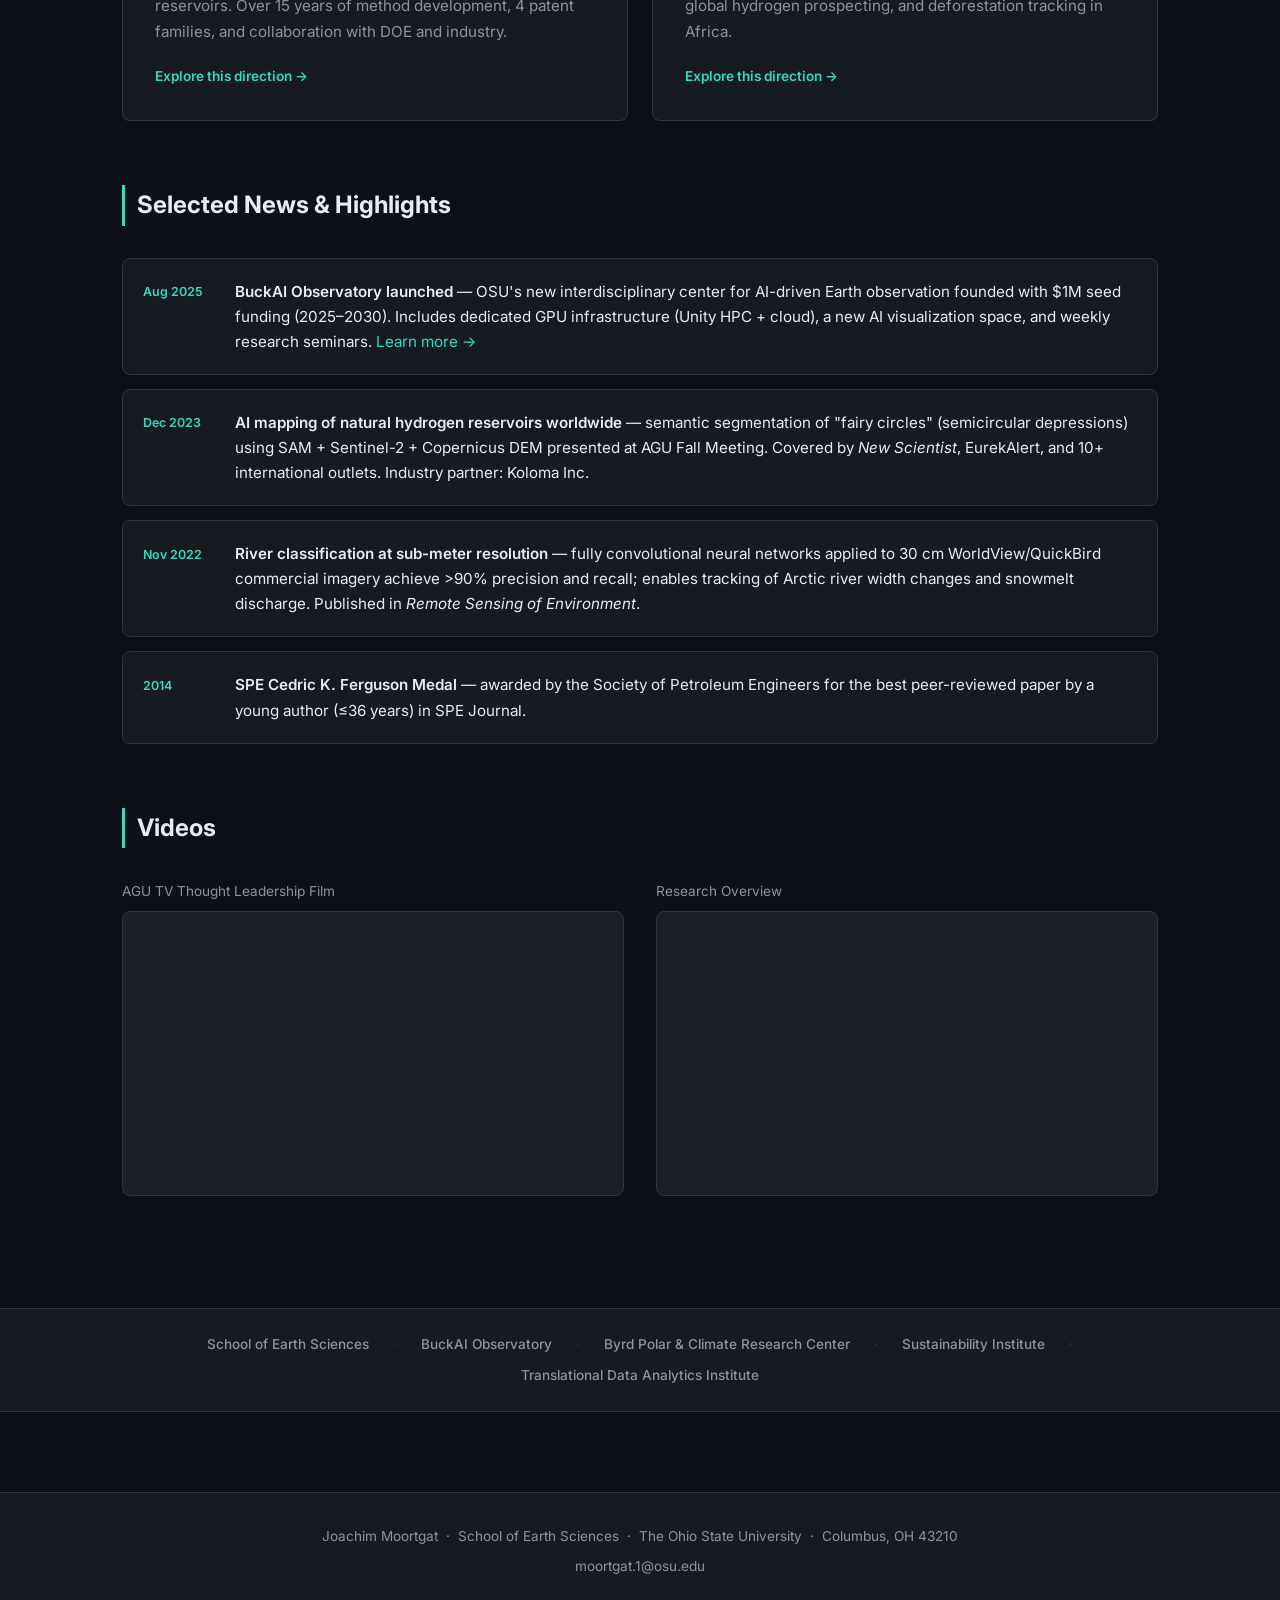
==== commit 438b8658: "Update citation stats and link AI in Earth Sciences course materials Bump h-index to 32 and i10-inde" ====
--- a/index.html
+++ b/index.html
@@ -77,11 +77,11 @@
         <!-- Stats -->
         <div class="stat-row">
           <div class="stat">
-            <div class="stat-value">31</div>
+            <div class="stat-value">32</div>
             <div class="stat-label">h-index</div>
           </div>
           <div class="stat">
-            <div class="stat-value">47</div>
+            <div class="stat-value">49</div>
             <div class="stat-label">i10-index</div>
           </div>
           <div class="stat">
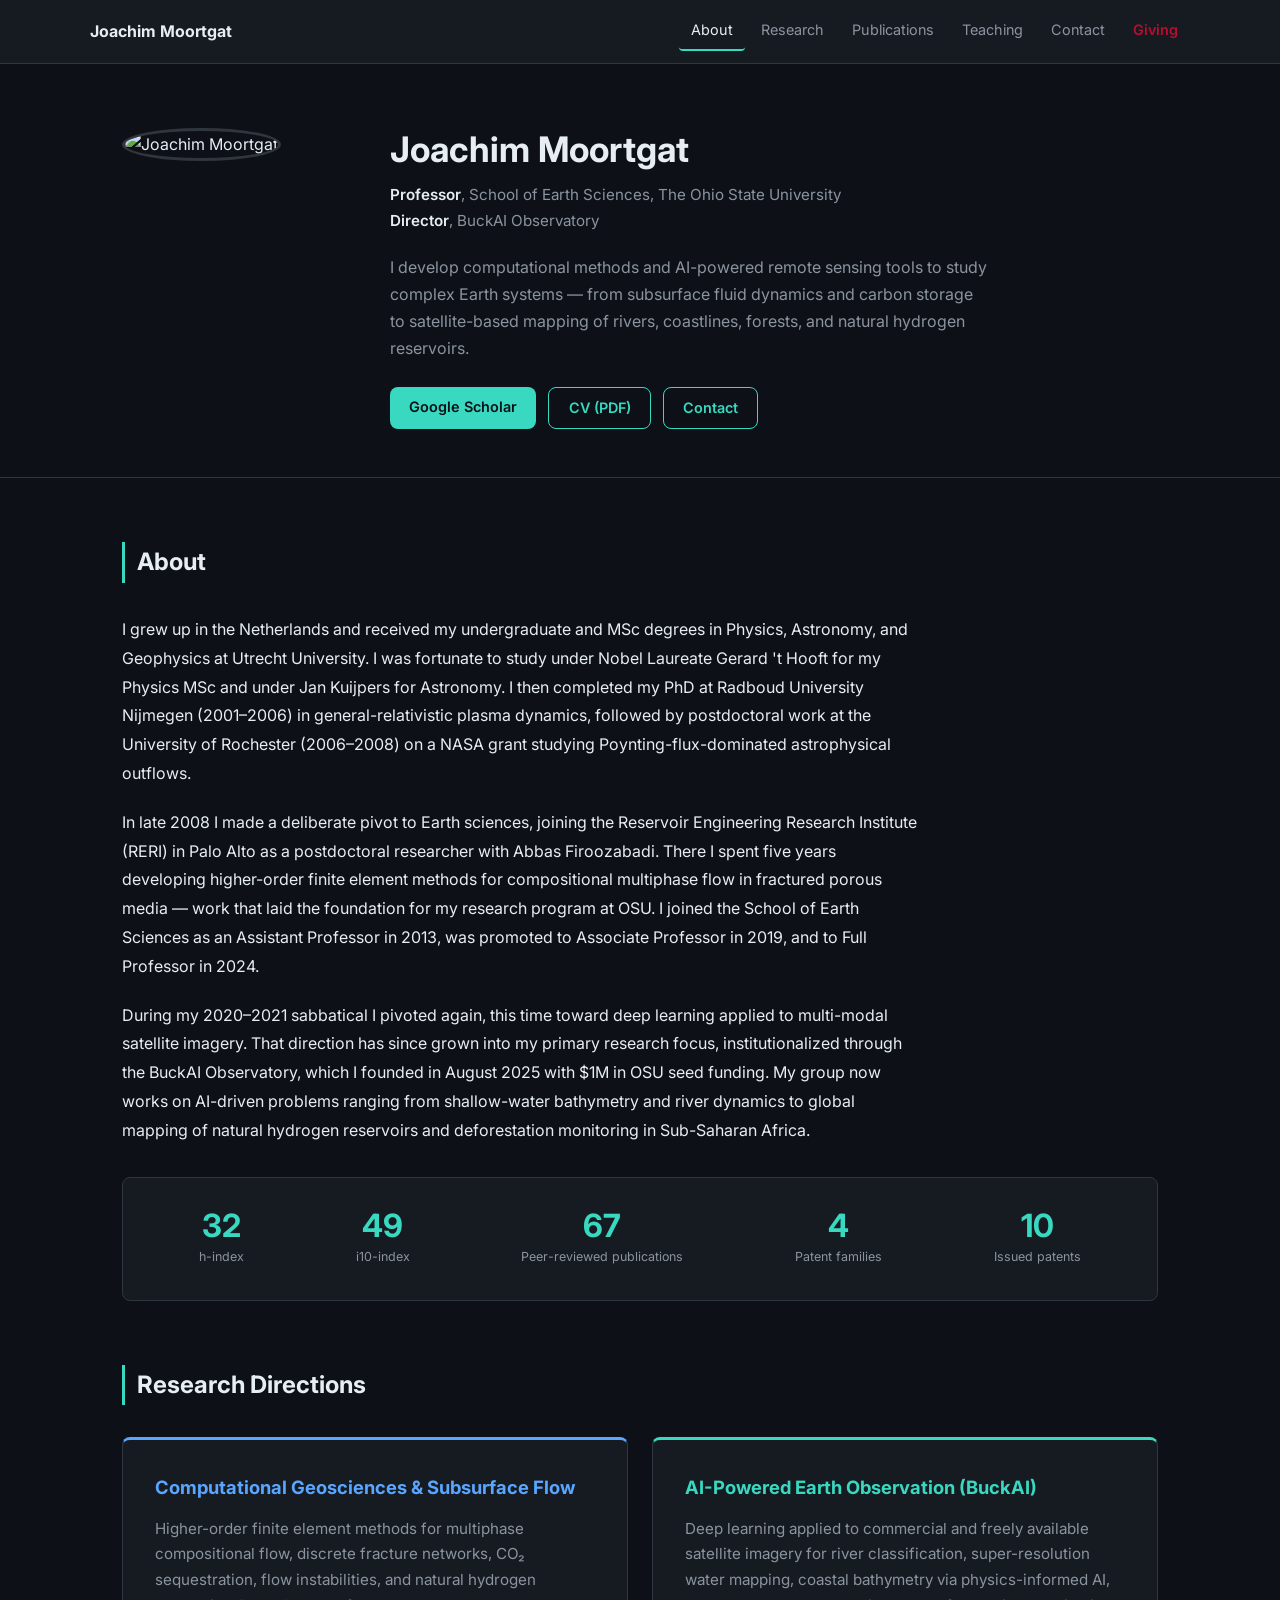
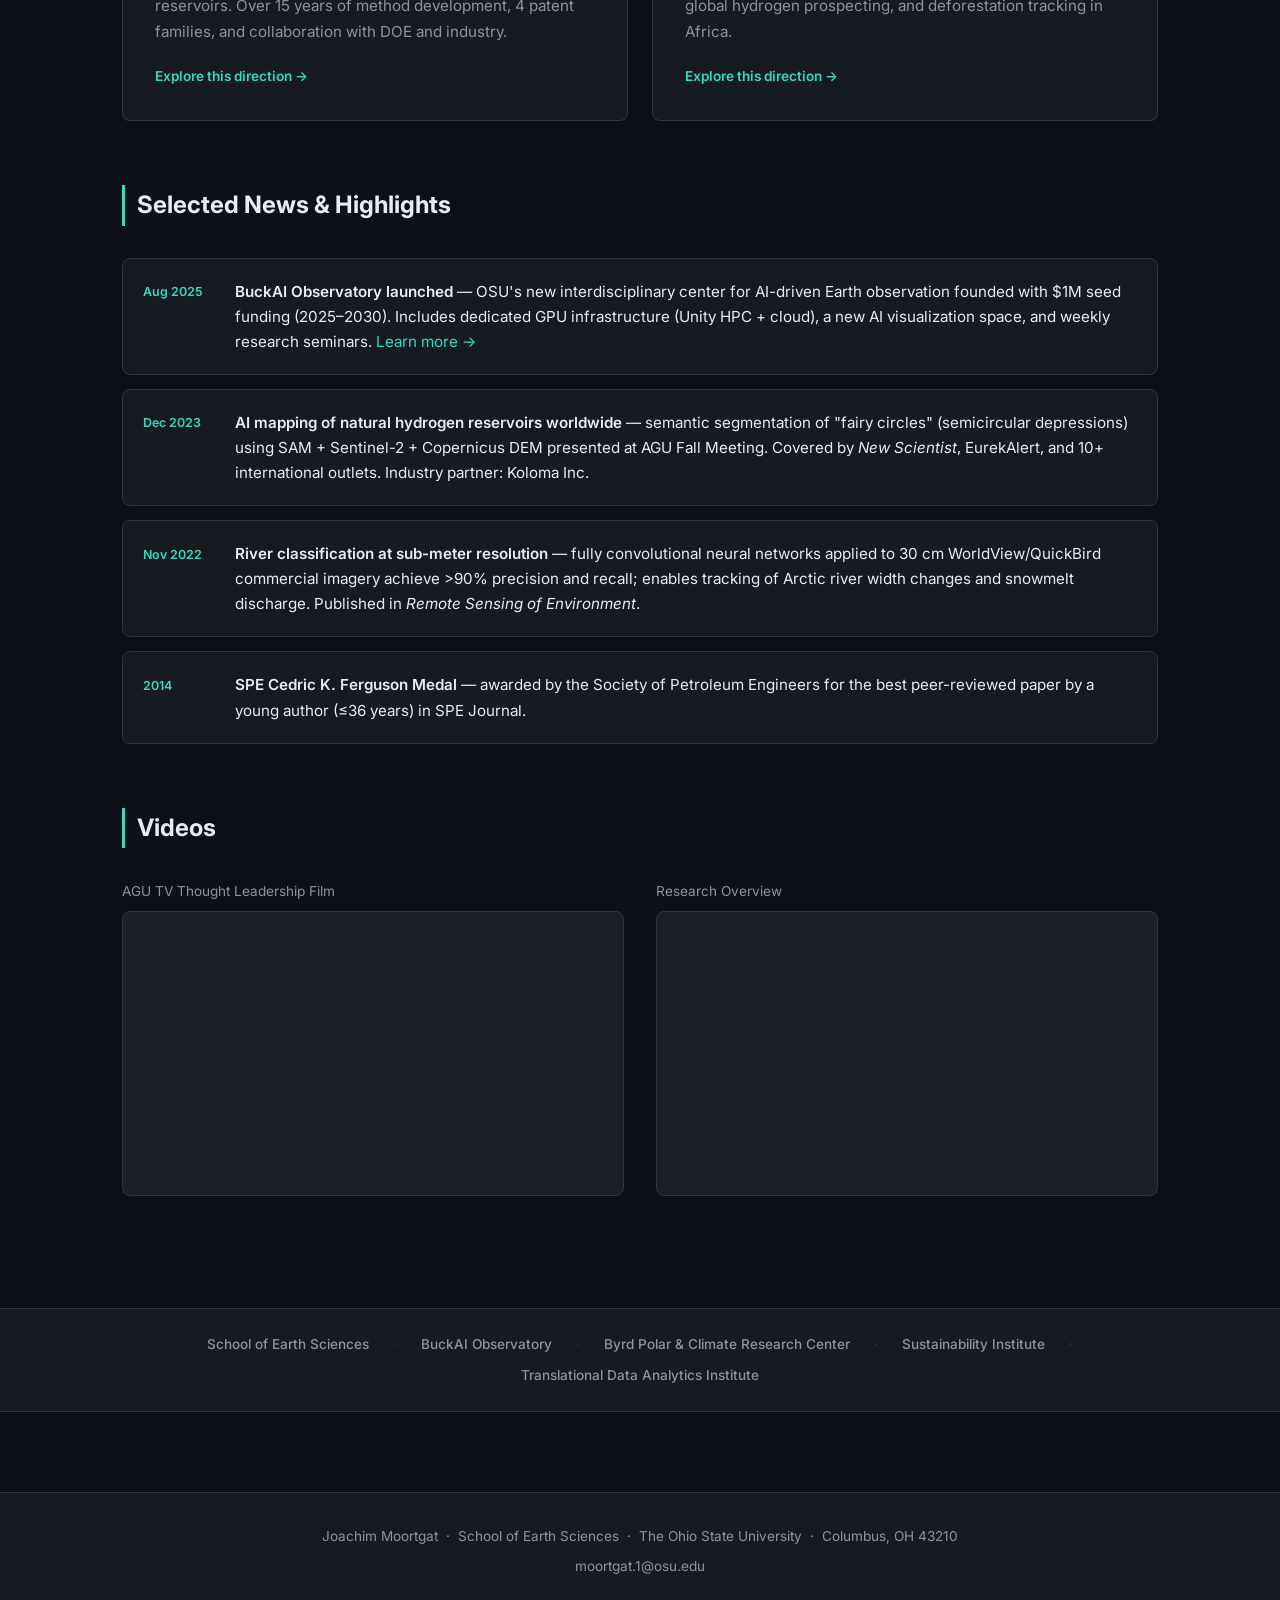
==== commit 60125970: "Add Hsu & Moortgat 2026 (Remote Sensing) bathymetry paper to publications Insert as published #65 (D" ====
--- a/index.html
+++ b/index.html
@@ -85,7 +85,7 @@
             <div class="stat-label">i10-index</div>
           </div>
           <div class="stat">
-            <div class="stat-value">66</div>
+            <div class="stat-value">67</div>
             <div class="stat-label">Peer-reviewed publications</div>
           </div>
           <div class="stat">
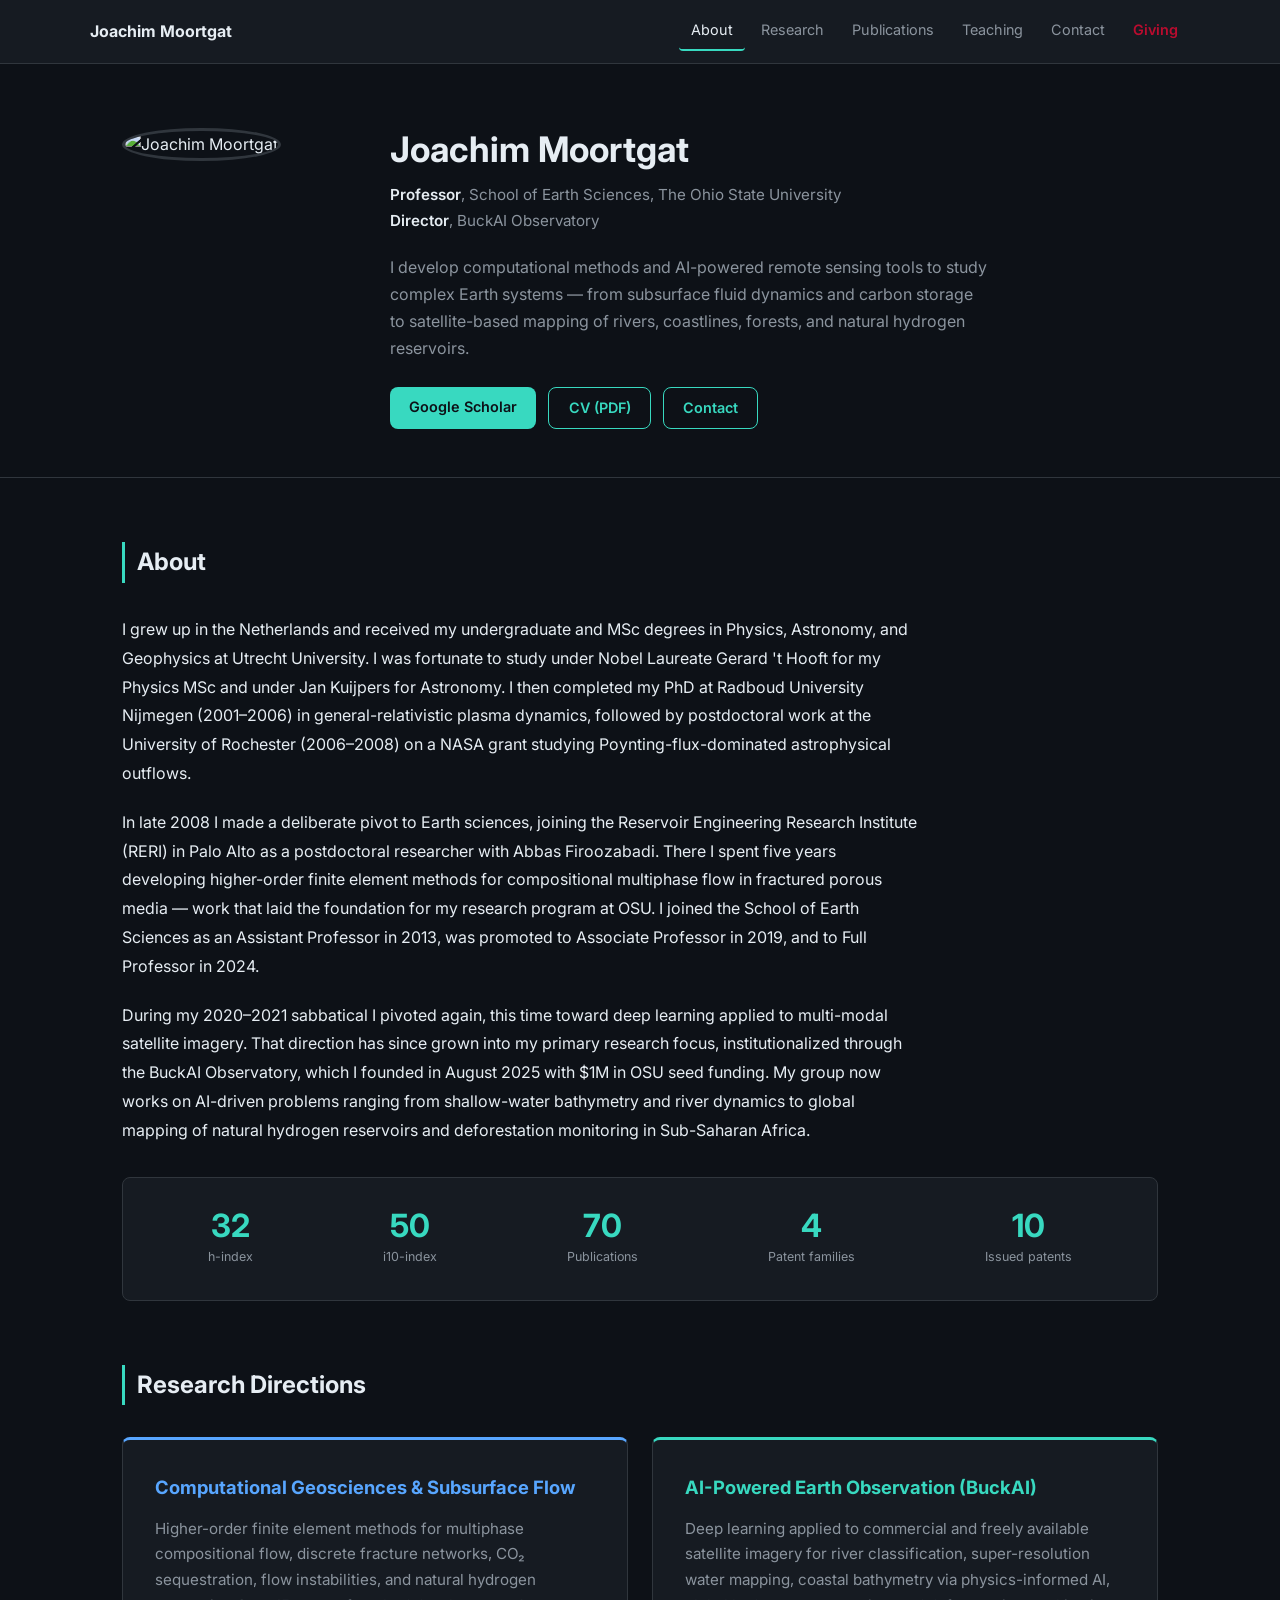
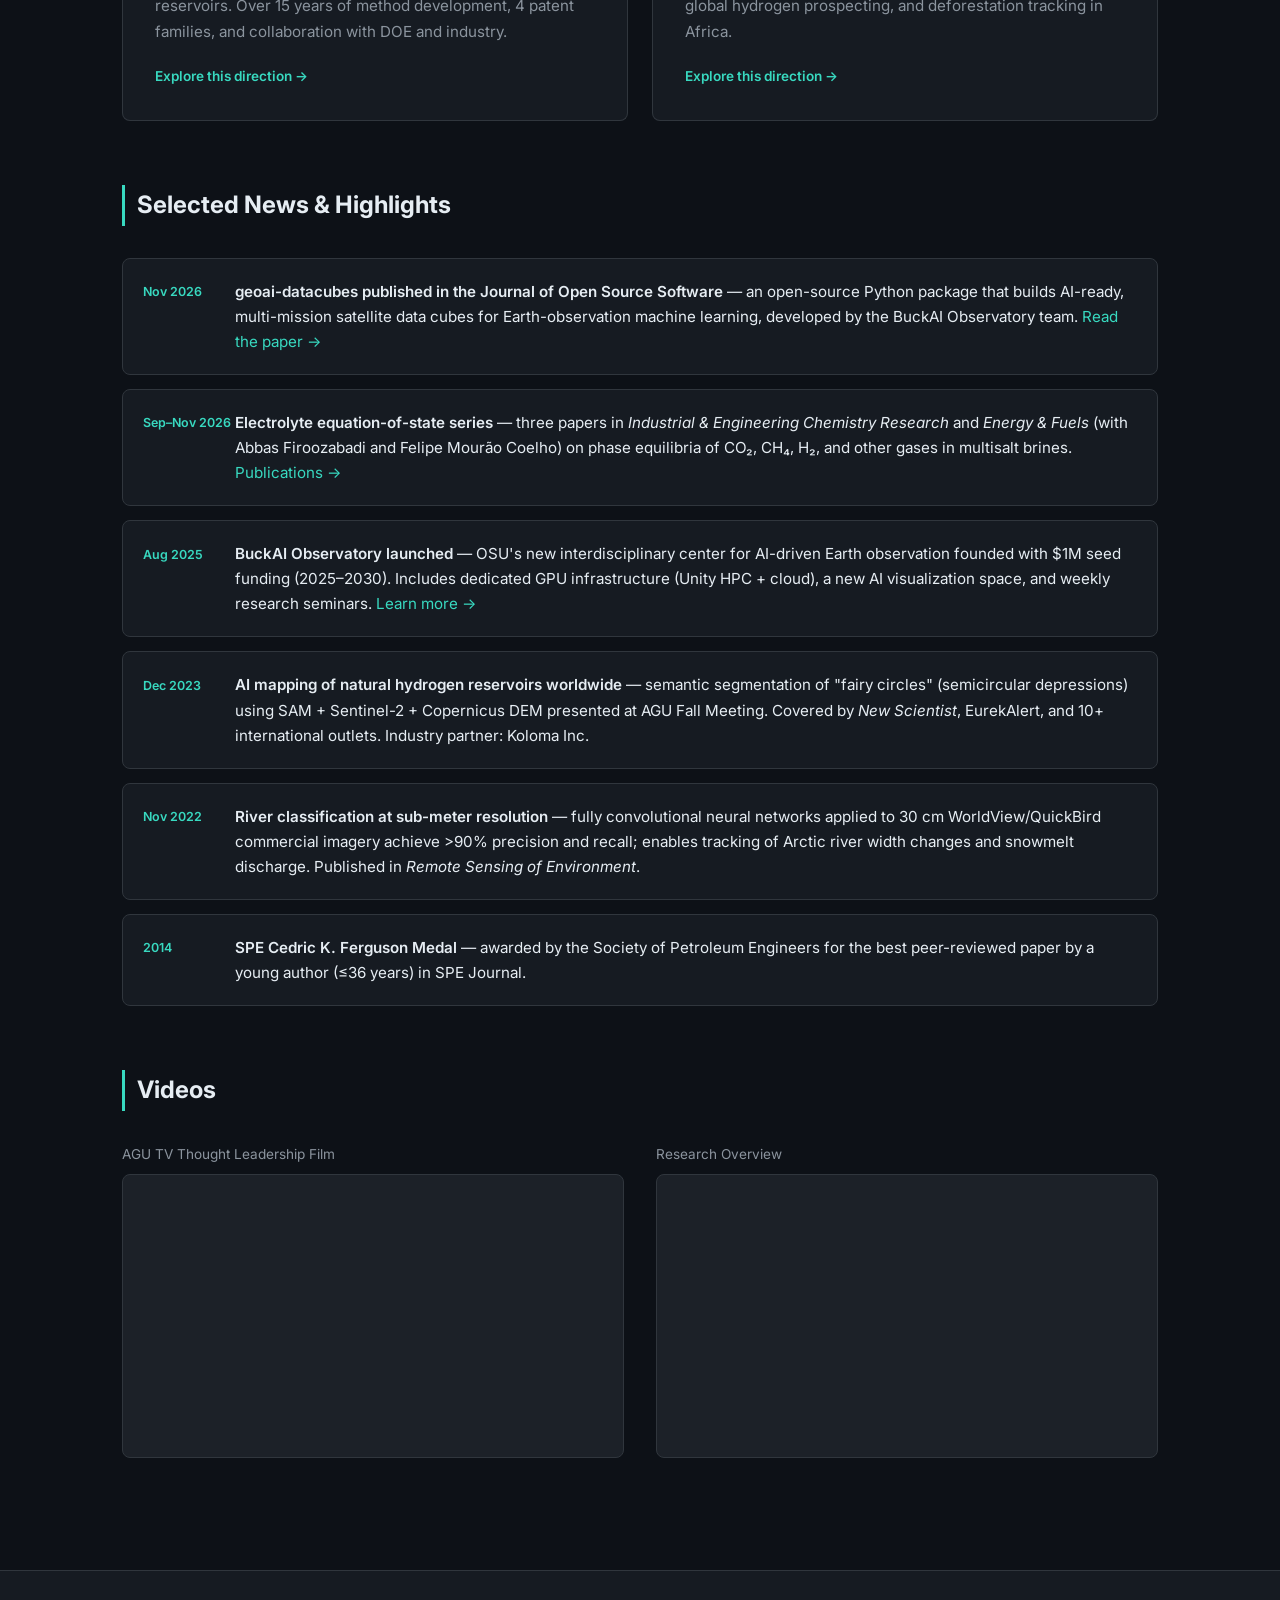
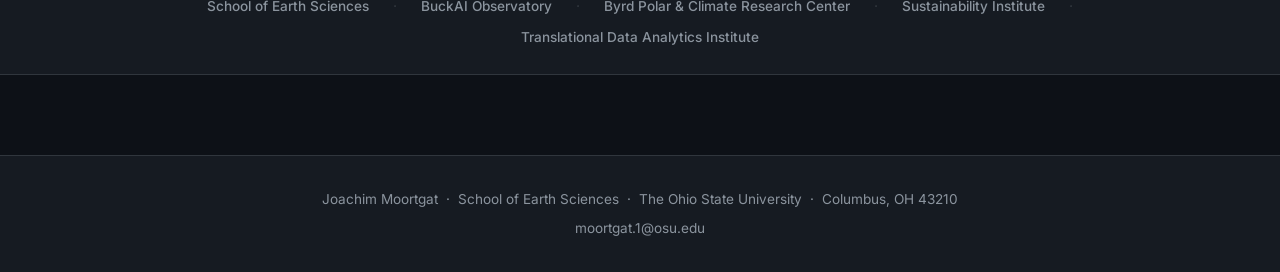
==== commit 6cec40ad: "Publications: PDF and citation links, new categories; site updates - Every paper gets BibTeX and End" ====
--- a/index.html
+++ b/index.html
@@ -81,12 +81,12 @@
             <div class="stat-label">h-index</div>
           </div>
           <div class="stat">
-            <div class="stat-value">49</div>
+            <div class="stat-value">50</div>
             <div class="stat-label">i10-index</div>
           </div>
           <div class="stat">
-            <div class="stat-value">67</div>
-            <div class="stat-label">Peer-reviewed publications</div>
+            <div class="stat-value">70</div>
+            <div class="stat-label">Publications</div>
           </div>
           <div class="stat">
             <div class="stat-value">4</div>
@@ -129,6 +129,18 @@
         <h2 class="section-title">Selected News &amp; Highlights</h2>
         <ul class="news-list">
           <li class="news-item">
+            <span class="news-date">Nov 2026</span>
+            <span class="news-text">
+              <strong>geoai-datacubes published in the Journal of Open Source Software</strong> — an open-source Python package that builds AI-ready, multi-mission satellite data cubes for Earth-observation machine learning, developed by the BuckAI Observatory team. <a href="https://doi.org/10.21105/joss.11034" target="_blank" rel="noopener">Read the paper →</a>
+            </span>
+          </li>
+          <li class="news-item">
+            <span class="news-date">Sep–Nov 2026</span>
+            <span class="news-text">
+              <strong>Electrolyte equation-of-state series</strong> — three papers in <em>Industrial &amp; Engineering Chemistry Research</em> and <em>Energy &amp; Fuels</em> (with Abbas Firoozabadi and Felipe Mourão Coelho) on phase equilibria of CO₂, CH₄, H₂, and other gases in multisalt brines. <a href="publications.html">Publications →</a>
+            </span>
+          </li>
+          <li class="news-item">
             <span class="news-date">Aug 2025</span>
             <span class="news-text">
               <strong>BuckAI Observatory launched</strong> — OSU's new interdisciplinary center for AI-driven Earth observation founded with $1M seed funding (2025–2030). Includes dedicated GPU infrastructure (Unity HPC + cloud), a new AI visualization space, and weekly research seminars. <a href="research.html#buckai">Learn more →</a>
--- a/css/style.css
+++ b/css/style.css
@@ -604,6 +604,19 @@
   gap: 0.5rem;
   flex-wrap: wrap;
 }
+.pub-link {
+  display: inline-block;
+  padding: 0 0.5rem;
+  border: 1px solid var(--border);
+  border-radius: 4px;
+  font-size: 0.75rem;
+  font-weight: 600;
+  line-height: 1.6;
+  color: var(--muted);
+}
+.pub-link:hover { color: var(--accent); border-color: var(--accent); text-decoration: none; }
+.pub-link-pdf { color: var(--accent); border-color: var(--accent); }
+.pub-link-pdf:hover { background: var(--accent); color: #0d1117; }
 
 .badge {
   display: inline-block;
@@ -637,47 +650,6 @@
 }
 .patent-card p { font-size: 0.85rem; color: var(--muted); line-height: 1.6; }
 
-/* Proceedings (collapsible) */
-details.proceedings-details {
-  margin-top: 2.5rem;
-  border: 1px solid var(--border);
-  border-radius: var(--radius);
-}
-details.proceedings-details summary {
-  cursor: pointer;
-  padding: 1rem 1.25rem;
-  background: var(--surface);
-  border-radius: var(--radius);
-  font-size: 0.95rem;
-  font-weight: 600;
-  color: var(--text);
-  list-style: none;
-  display: flex;
-  align-items: center;
-  gap: 0.6rem;
-  user-select: none;
-}
-details.proceedings-details summary::before {
-  content: '▶';
-  font-size: 0.65em;
-  color: var(--accent);
-  transition: transform 0.2s;
-}
-details[open].proceedings-details summary::before { transform: rotate(90deg); }
-details.proceedings-details summary:hover { color: var(--accent); }
-.proceedings-body {
-  padding: 1rem 1.25rem 1.25rem;
-  border-top: 1px solid var(--border);
-}
-.proc-list { list-style: none; }
-.proc-item {
-  padding: 0.6rem 0;
-  border-bottom: 1px solid var(--border);
-  font-size: 0.88rem;
-  color: var(--text);
-  line-height: 1.6;
-}
-.proc-item:last-child { border-bottom: none; }
 
 /* ========================================
    TEACHING
@@ -879,3 +851,34 @@
   .section { padding: 2.5rem 0; }
   .affiliations { padding: 1.25rem; }
 }
+
+/* ── Publication topic diagram + filter counts ── */
+.topic-figure {
+  margin: 0 0 1.25rem;
+  padding: 1rem;
+  background: var(--surface);
+  border: 1px solid var(--border);
+  border-radius: var(--radius);
+}
+.topic-venn { width: 100%; display: flex; justify-content: center; }
+.topic-venn svg { max-width: 100%; height: auto; }
+.topic-venn .venn-set { cursor: pointer; }
+.topic-venn .venn-set:focus { outline: none; }
+.topic-venn .venn-set:focus path { stroke-width: 4px !important; }
+.topic-figure figcaption {
+  font-size: 0.82rem;
+  color: var(--muted);
+  margin-top: 0.5rem;
+  text-align: center;
+}
+.filter-count {
+  display: inline-block;
+  margin-left: 0.4rem;
+  padding: 0 0.4rem;
+  border-radius: 999px;
+  background: var(--border);
+  color: var(--text);
+  font-size: 0.72rem;
+  font-weight: 600;
+}
+.filter-btn.active .filter-count { background: rgba(13, 17, 23, 0.25); color: #0d1117; }
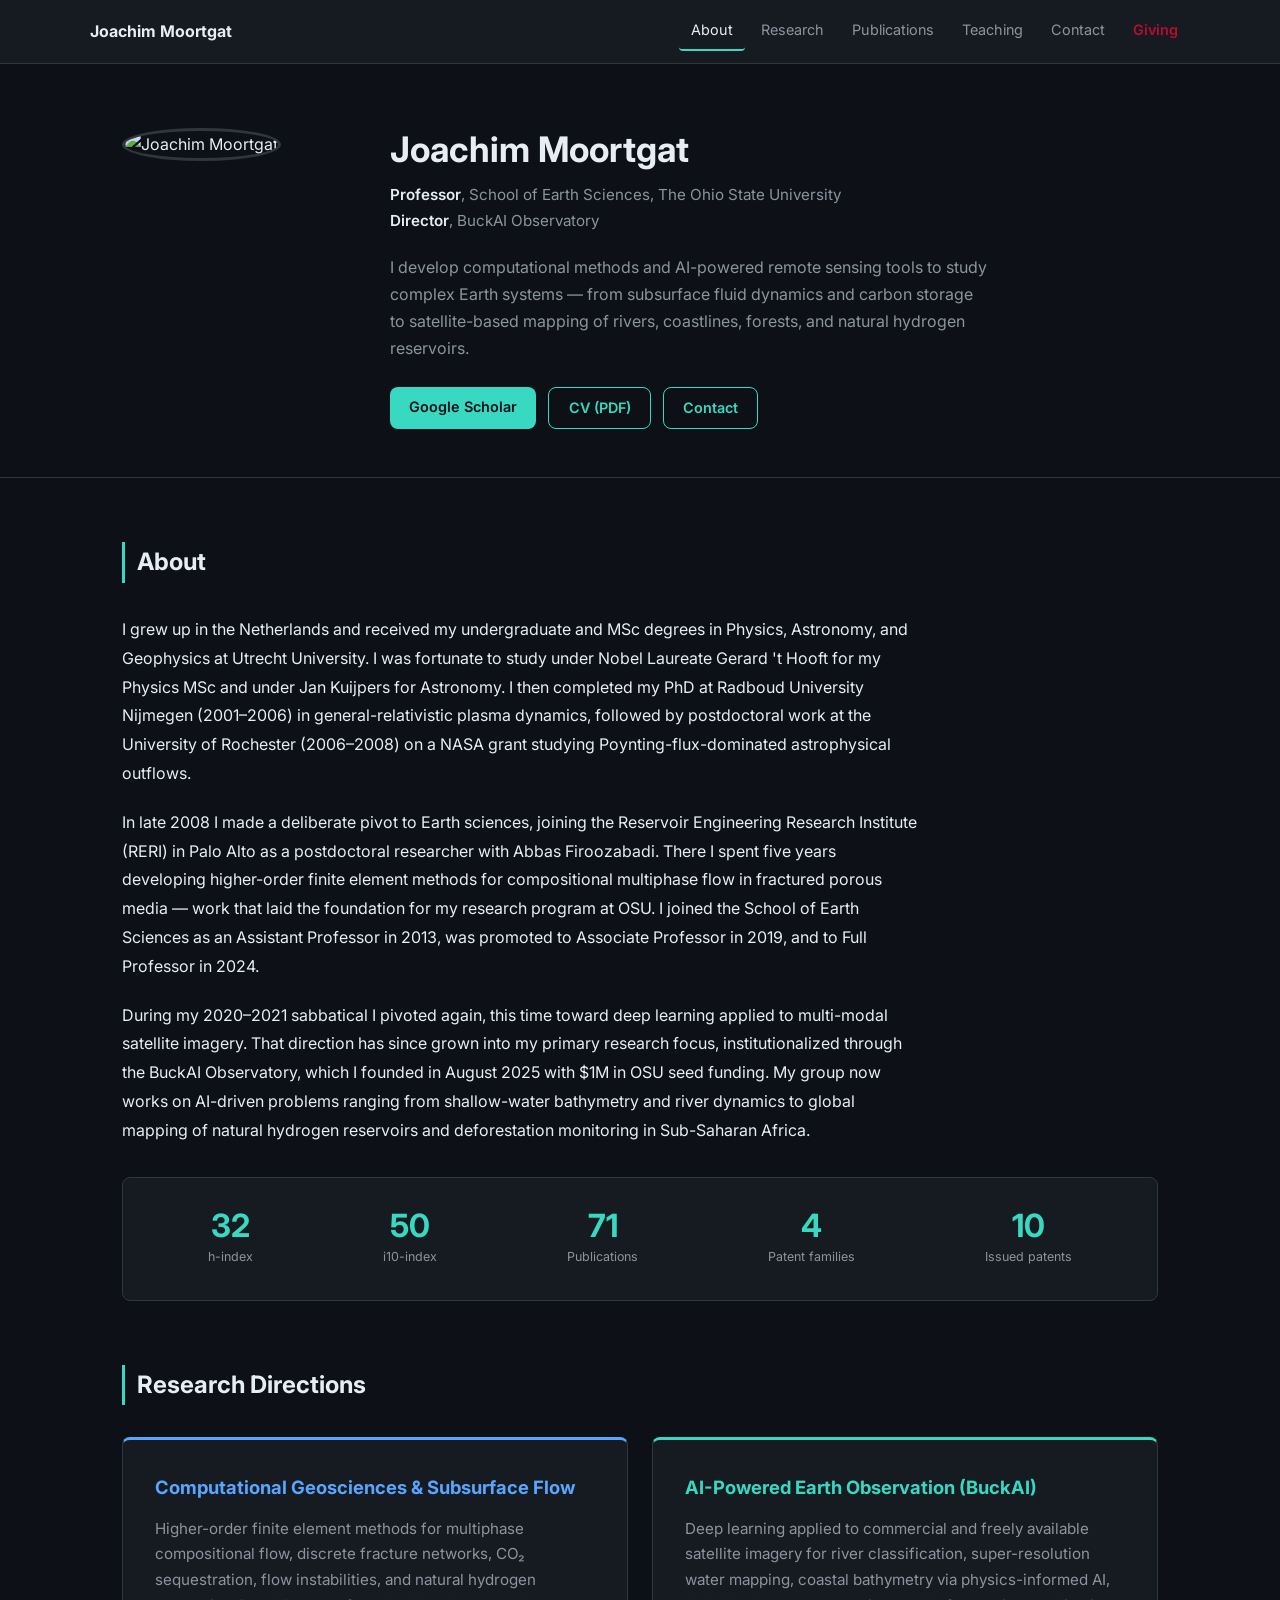
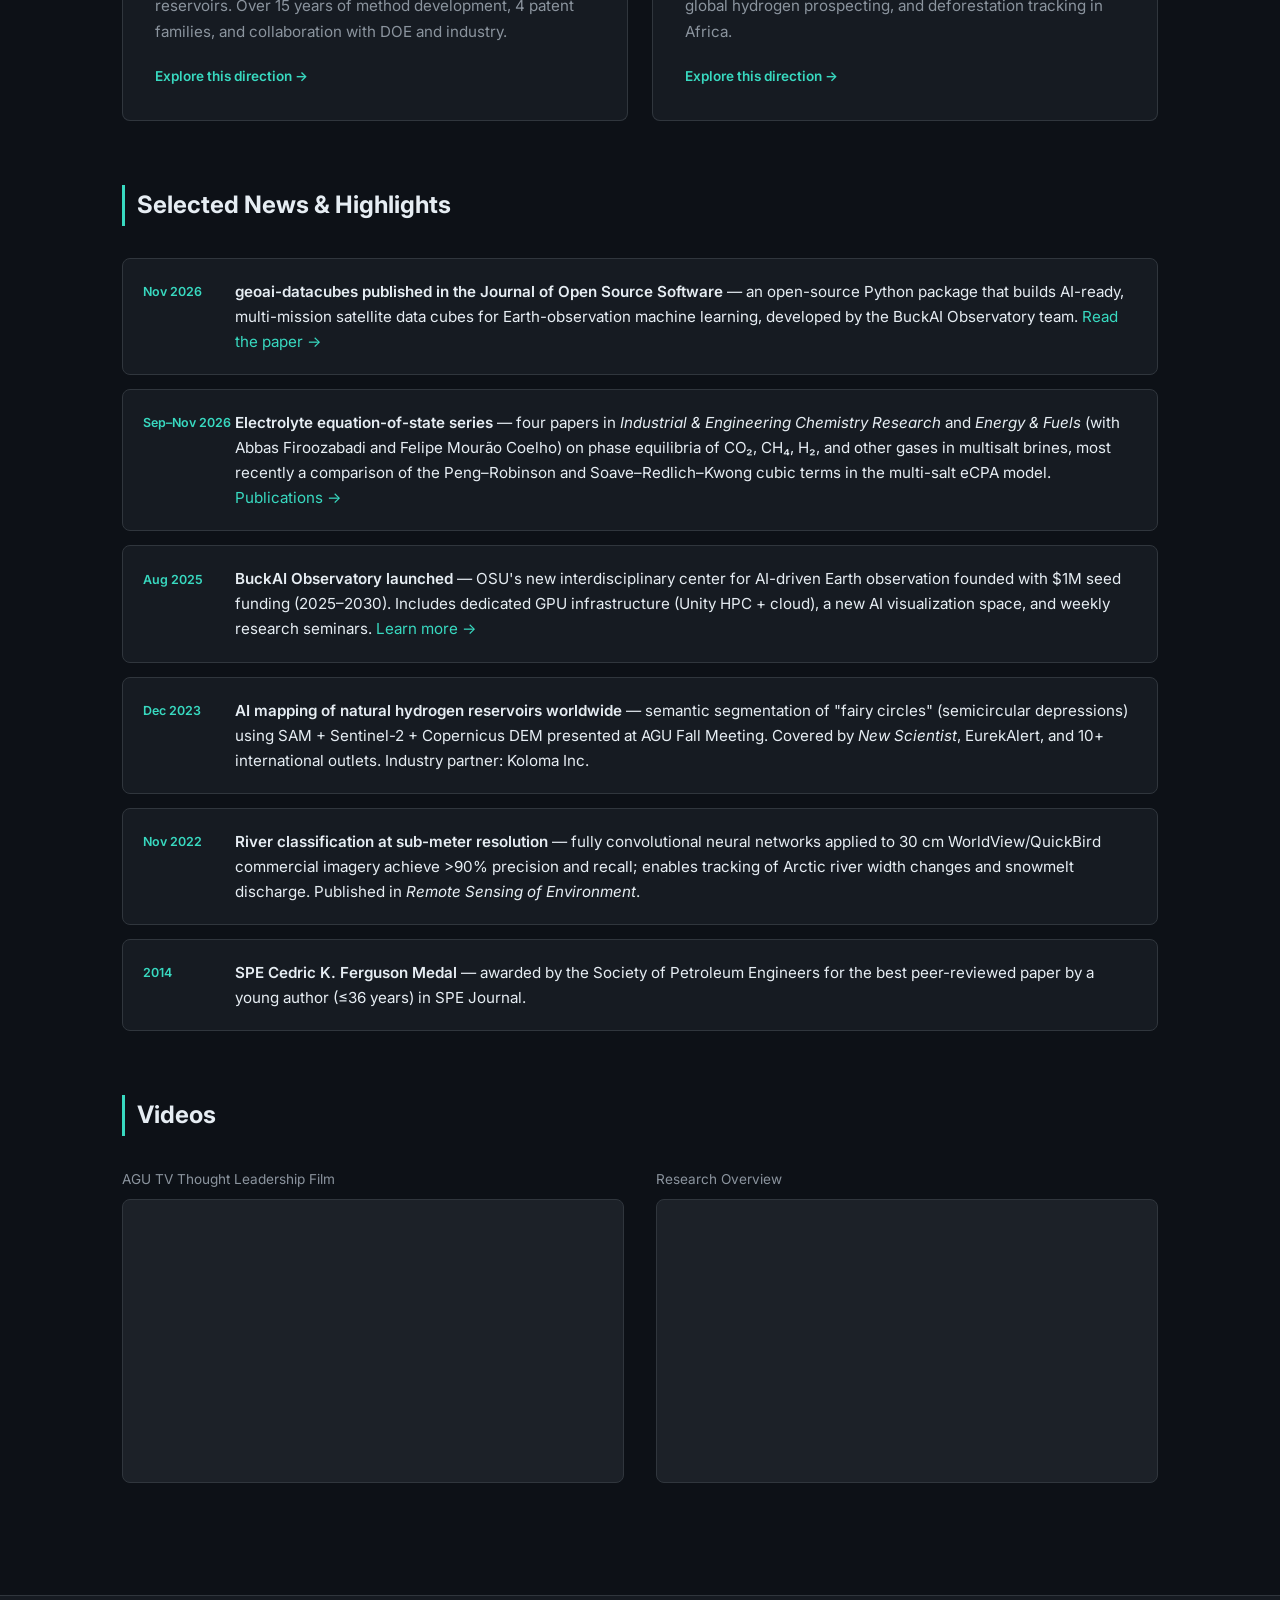
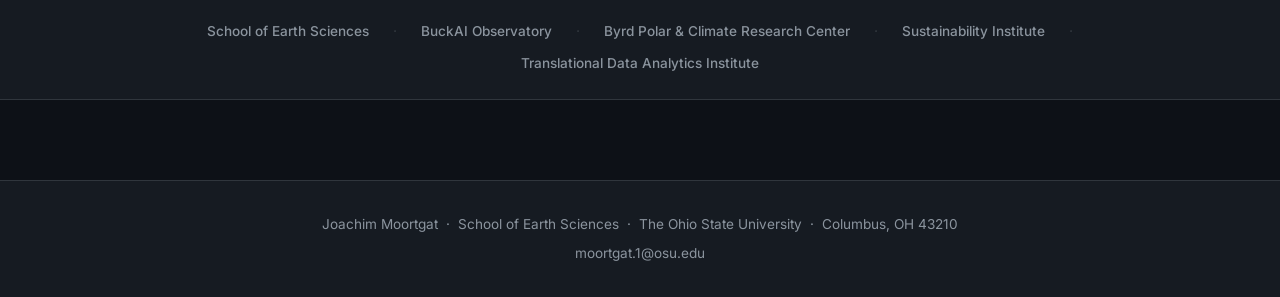
==== commit 806209bd: "Add Moortgat & Firoozabadi 2026 (I&EC Research): PR vs SRK in multi-salt eCPA - New paper #71 with d" ====
--- a/index.html
+++ b/index.html
@@ -85,7 +85,7 @@
             <div class="stat-label">i10-index</div>
           </div>
           <div class="stat">
-            <div class="stat-value">70</div>
+            <div class="stat-value">71</div>
             <div class="stat-label">Publications</div>
           </div>
           <div class="stat">
@@ -137,7 +137,7 @@
           <li class="news-item">
             <span class="news-date">Sep–Nov 2026</span>
             <span class="news-text">
-              <strong>Electrolyte equation-of-state series</strong> — three papers in <em>Industrial &amp; Engineering Chemistry Research</em> and <em>Energy &amp; Fuels</em> (with Abbas Firoozabadi and Felipe Mourão Coelho) on phase equilibria of CO₂, CH₄, H₂, and other gases in multisalt brines. <a href="publications.html">Publications →</a>
+              <strong>Electrolyte equation-of-state series</strong> — four papers in <em>Industrial &amp; Engineering Chemistry Research</em> and <em>Energy &amp; Fuels</em> (with Abbas Firoozabadi and Felipe Mourão Coelho) on phase equilibria of CO₂, CH₄, H₂, and other gases in multisalt brines, most recently a comparison of the Peng–Robinson and Soave–Redlich–Kwong cubic terms in the multi-salt eCPA model. <a href="publications.html">Publications →</a>
             </span>
           </li>
           <li class="news-item">
